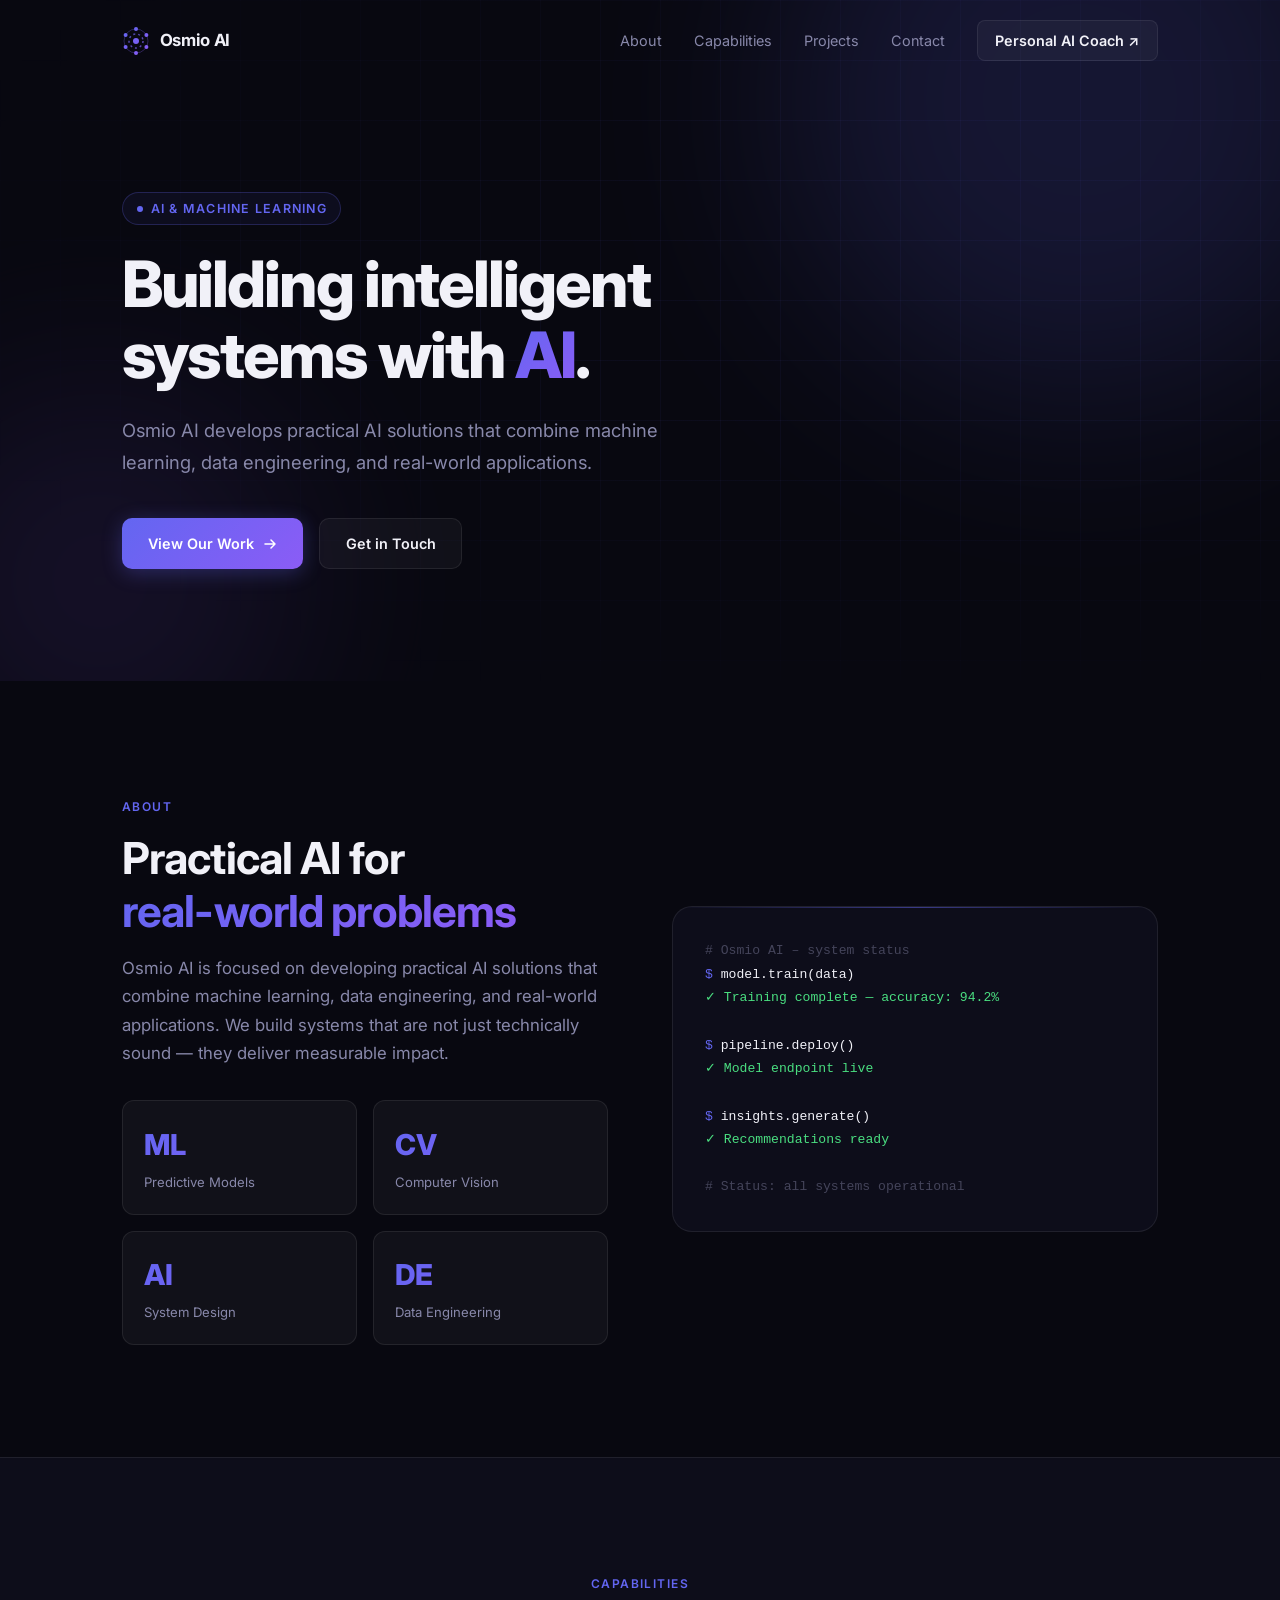
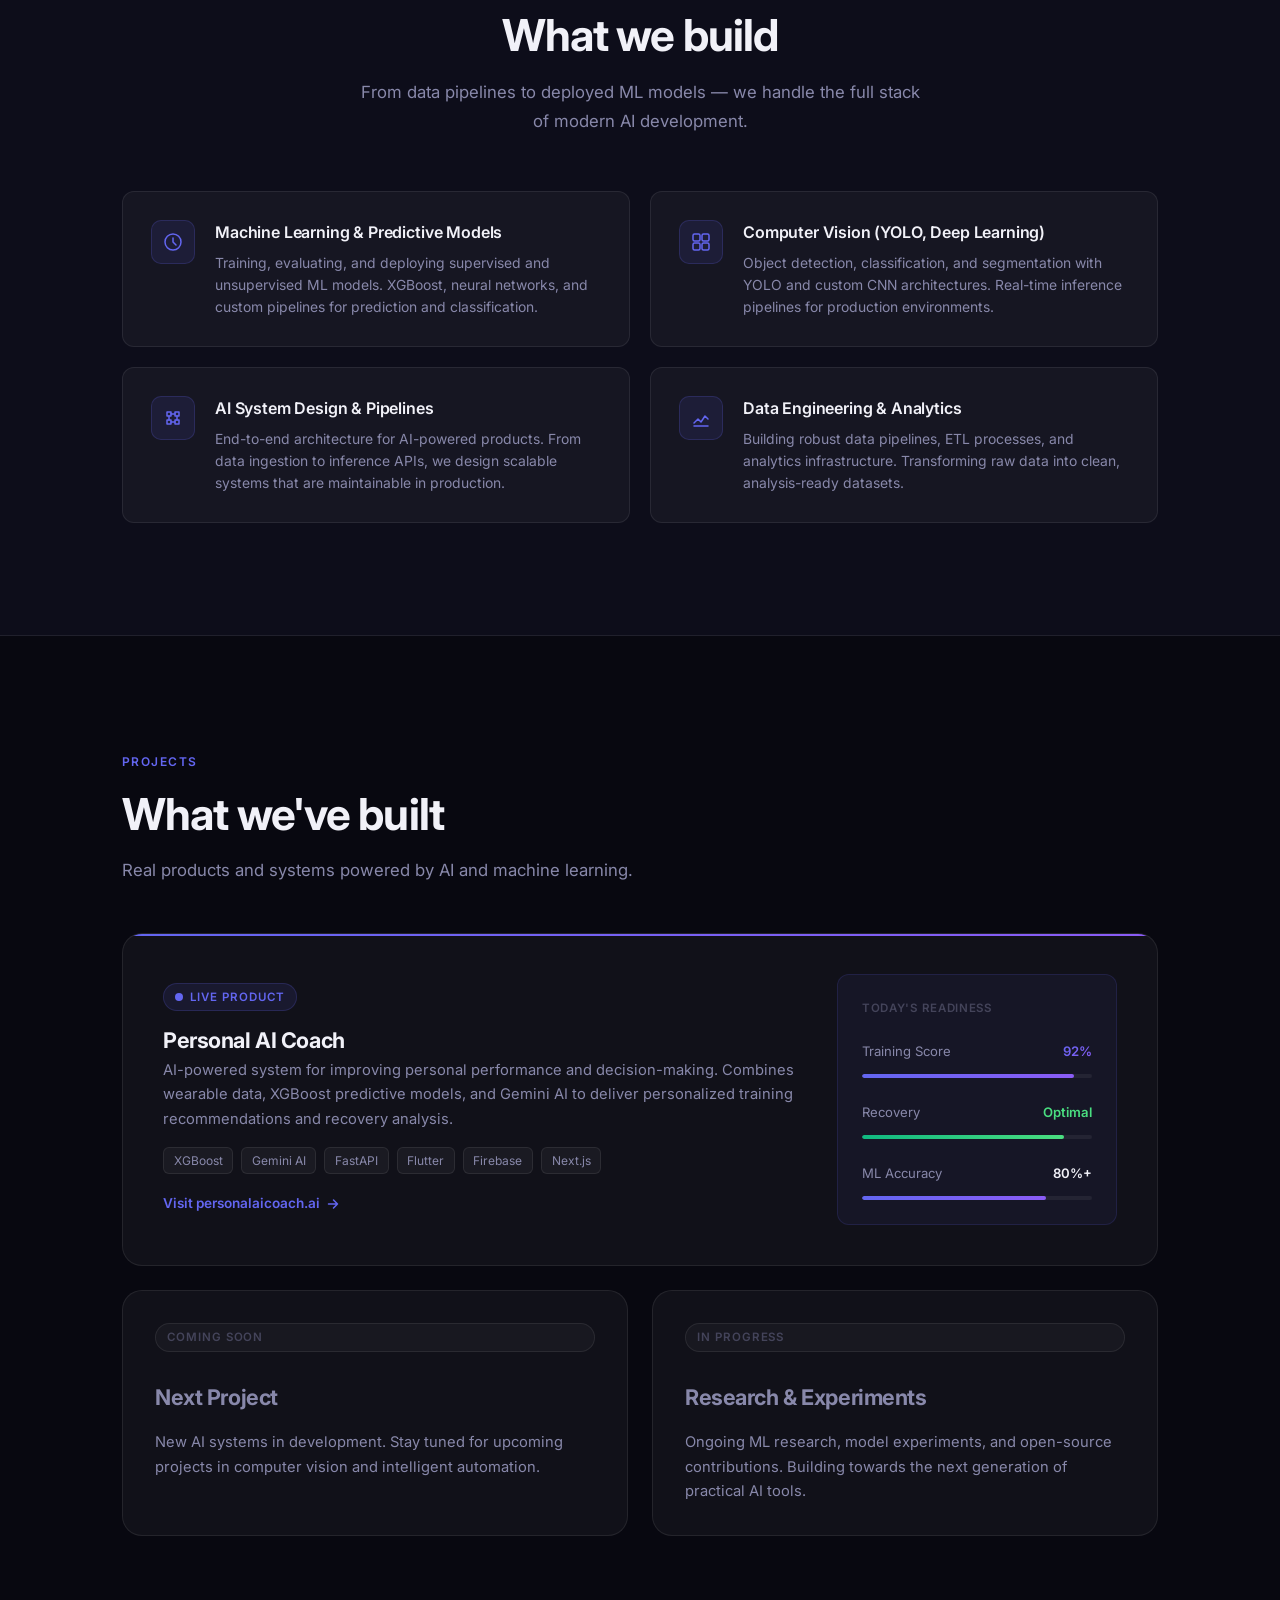
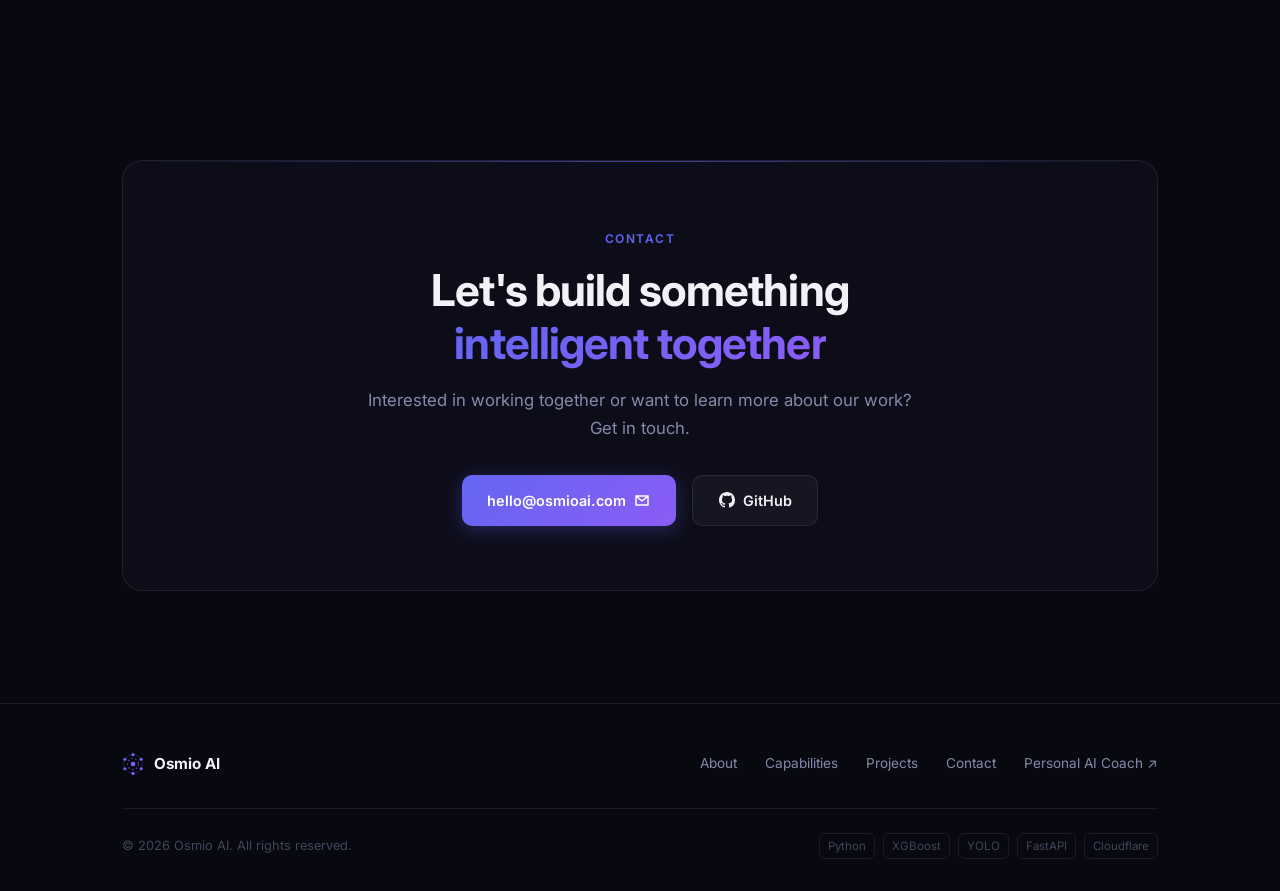
==== index.html @ 3bd00ab9 "Initial commit: Osmio AI company website" ====
<!DOCTYPE html>
<html lang="en">

<head>
    <meta charset="UTF-8">
    <meta name="viewport" content="width=device-width, initial-scale=1.0">
    <title>Osmio AI – Building Intelligent Systems</title>
    <meta name="description" content="Osmio AI develops practical AI solutions combining machine learning, computer vision, and data engineering for real-world applications.">
    <meta property="og:title" content="Osmio AI">
    <meta property="og:description" content="Building intelligent systems with AI and machine learning.">
    <meta property="og:type" content="website">
    <meta property="og:url" content="https://osmioai.com">

    <link rel="stylesheet" href="styles.css">
    <link rel="preconnect" href="https://fonts.googleapis.com">
    <link rel="preconnect" href="https://fonts.gstatic.com" crossorigin>
    <link href="https://fonts.googleapis.com/css2?family=Inter:wght@400;500;600;700;800&display=swap" rel="stylesheet">
</head>

<body>

    <!-- Navigation -->
    <nav class="navbar" id="navbar">
        <div class="container">
            <div class="nav-inner">
                <!-- Logo -->
                <a href="#" class="nav-logo">
                    <svg width="28" height="28" viewBox="0 0 28 28" fill="none" xmlns="http://www.w3.org/2000/svg">
                        <circle cx="14" cy="14" r="3" fill="url(#lg1)"/>
                        <circle cx="14" cy="14" r="7" stroke="url(#lg1)" stroke-width="1.5" stroke-dasharray="2 3" opacity="0.7"/>
                        <circle cx="14" cy="14" r="12" stroke="url(#lg1)" stroke-width="1" opacity="0.3"/>
                        <circle cx="14" cy="2" r="2" fill="url(#lg1)"/>
                        <circle cx="24.4" cy="8" r="2" fill="url(#lg1)"/>
                        <circle cx="24.4" cy="20" r="2" fill="url(#lg1)"/>
                        <circle cx="14" cy="26" r="2" fill="url(#lg1)"/>
                        <circle cx="3.6" cy="20" r="2" fill="url(#lg1)"/>
                        <circle cx="3.6" cy="8" r="2" fill="url(#lg1)"/>
                        <defs>
                            <linearGradient id="lg1" x1="2" y1="2" x2="26" y2="26" gradientUnits="userSpaceOnUse">
                                <stop stop-color="#6366F1"/>
                                <stop offset="1" stop-color="#8B5CF6"/>
                            </linearGradient>
                        </defs>
                    </svg>
                    Osmio AI
                </a>

                <!-- Desktop nav -->
                <div class="nav-links">
                    <a href="#about">About</a>
                    <a href="#capabilities">Capabilities</a>
                    <a href="#projects">Projects</a>
                    <a href="#contact">Contact</a>
                    <a href="https://personalaicoach.ai" target="_blank" rel="noopener" class="nav-cta">Personal AI Coach ↗</a>
                </div>

                <!-- Mobile button -->
                <button class="mobile-menu-btn" id="mobileMenuBtn" aria-label="Toggle menu">
                    <span></span><span></span><span></span>
                </button>
            </div>
        </div>
    </nav>

    <!-- Mobile menu -->
    <div class="mobile-menu" id="mobileMenu">
        <a href="#about">About</a>
        <a href="#capabilities">Capabilities</a>
        <a href="#projects">Projects</a>
        <a href="#contact">Contact</a>
        <a href="https://personalaicoach.ai" target="_blank" rel="noopener">Personal AI Coach ↗</a>
    </div>

    <!-- ============================================
         HERO
    ============================================ -->
    <section class="hero">
        <div class="hero-bg">
            <div class="hero-orb orb-1"></div>
            <div class="hero-orb orb-2"></div>
            <div class="hero-grid"></div>
        </div>
        <div class="container">
            <div class="hero-content">
                <div class="hero-eyebrow">AI & Machine Learning</div>
                <h1 class="hero-title">
                    Building intelligent<br>
                    systems with <span class="gradient-text">AI</span>.
                </h1>
                <p class="hero-subtitle">
                    Osmio AI develops practical AI solutions that combine machine learning,
                    data engineering, and real-world applications.
                </p>
                <div class="hero-actions">
                    <a href="#projects" class="btn-primary">
                        View Our Work
                        <svg width="16" height="16" viewBox="0 0 16 16" fill="none">
                            <path d="M3 8h10M9 4l4 4-4 4" stroke="currentColor" stroke-width="1.5" stroke-linecap="round" stroke-linejoin="round"/>
                        </svg>
                    </a>
                    <a href="#contact" class="btn-secondary">Get in Touch</a>
                </div>
            </div>
        </div>
    </section>

    <!-- ============================================
         ABOUT
    ============================================ -->
    <section id="about">
        <div class="container">
            <div class="about-grid">
                <div class="about-text">
                    <span class="section-label">About</span>
                    <h2 class="section-title">
                        Practical AI for<br>
                        <span class="gradient-text">real-world problems</span>
                    </h2>
                    <p class="section-subtitle">
                        Osmio AI is focused on developing practical AI solutions that combine
                        machine learning, data engineering, and real-world applications.
                        We build systems that are not just technically sound — they deliver
                        measurable impact.
                    </p>

                    <div class="about-stats">
                        <div class="stat-card fade-up">
                            <div class="stat-card-value gradient-text">ML</div>
                            <div class="stat-card-label">Predictive Models</div>
                        </div>
                        <div class="stat-card fade-up">
                            <div class="stat-card-value gradient-text">CV</div>
                            <div class="stat-card-label">Computer Vision</div>
                        </div>
                        <div class="stat-card fade-up">
                            <div class="stat-card-value gradient-text">AI</div>
                            <div class="stat-card-label">System Design</div>
                        </div>
                        <div class="stat-card fade-up">
                            <div class="stat-card-value gradient-text">DE</div>
                            <div class="stat-card-label">Data Engineering</div>
                        </div>
                    </div>
                </div>

                <div class="about-visual fade-up">
                    <div class="about-visual-card">
                        <div class="about-terminal">
                            <div><span class="t-comment"># Osmio AI – system status</span></div>
                            <div><span class="t-prompt">$ </span><span class="t-cmd">model.train(data)</span></div>
                            <div><span class="t-output">✓ Training complete — accuracy: 94.2%</span></div>
                            <br>
                            <div><span class="t-prompt">$ </span><span class="t-cmd">pipeline.deploy()</span></div>
                            <div><span class="t-output">✓ Model endpoint live</span></div>
                            <br>
                            <div><span class="t-prompt">$ </span><span class="t-cmd">insights.generate()</span></div>
                            <div><span class="t-output">✓ Recommendations ready</span></div>
                            <br>
                            <div><span class="t-comment"># Status: all systems operational</span></div>
                        </div>
                    </div>
                </div>
            </div>
        </div>
    </section>

    <!-- ============================================
         CAPABILITIES
    ============================================ -->
    <section id="capabilities" class="capabilities">
        <div class="container">
            <div class="capabilities-header fade-up">
                <span class="section-label">Capabilities</span>
                <h2 class="section-title">What we build</h2>
                <p class="section-subtitle">
                    From data pipelines to deployed ML models — we handle the full stack
                    of modern AI development.
                </p>
            </div>

            <div class="cap-grid">

                <div class="cap-card fade-up">
                    <div class="cap-icon">
                        <svg width="20" height="20" viewBox="0 0 20 20" fill="none" stroke="currentColor" stroke-width="1.5">
                            <path d="M10 2C5.58 2 2 5.58 2 10s3.58 8 8 8 8-3.58 8-8-3.58-8-8-8z" stroke-linecap="round"/>
                            <path d="M10 6v4l3 3" stroke-linecap="round" stroke-linejoin="round"/>
                        </svg>
                    </div>
                    <div>
                        <div class="cap-title">Machine Learning & Predictive Models</div>
                        <div class="cap-desc">
                            Training, evaluating, and deploying supervised and unsupervised ML models.
                            XGBoost, neural networks, and custom pipelines for prediction and classification.
                        </div>
                    </div>
                </div>

                <div class="cap-card fade-up">
                    <div class="cap-icon">
                        <svg width="20" height="20" viewBox="0 0 20 20" fill="none" stroke="currentColor" stroke-width="1.5">
                            <rect x="2" y="2" width="7" height="7" rx="1.5"/>
                            <rect x="11" y="2" width="7" height="7" rx="1.5"/>
                            <rect x="2" y="11" width="7" height="7" rx="1.5"/>
                            <rect x="11" y="11" width="7" height="7" rx="1.5"/>
                        </svg>
                    </div>
                    <div>
                        <div class="cap-title">Computer Vision (YOLO, Deep Learning)</div>
                        <div class="cap-desc">
                            Object detection, classification, and segmentation with YOLO and custom CNN
                            architectures. Real-time inference pipelines for production environments.
                        </div>
                    </div>
                </div>

                <div class="cap-card fade-up">
                    <div class="cap-icon">
                        <svg width="20" height="20" viewBox="0 0 20 20" fill="none" stroke="currentColor" stroke-width="1.5">
                            <path d="M4 4h4v4H4zM12 4h4v4h-4zM4 12h4v4H4zM12 12h4v4h-4z" stroke-linecap="round" stroke-linejoin="round"/>
                            <path d="M8 6h4M6 8v4M14 8v4M8 14h4" stroke-linecap="round"/>
                        </svg>
                    </div>
                    <div>
                        <div class="cap-title">AI System Design & Pipelines</div>
                        <div class="cap-desc">
                            End-to-end architecture for AI-powered products. From data ingestion to
                            inference APIs, we design scalable systems that are maintainable in production.
                        </div>
                    </div>
                </div>

                <div class="cap-card fade-up">
                    <div class="cap-icon">
                        <svg width="20" height="20" viewBox="0 0 20 20" fill="none" stroke="currentColor" stroke-width="1.5">
                            <path d="M3 15l4-4 3 3 4-6 3 3" stroke-linecap="round" stroke-linejoin="round"/>
                            <path d="M3 18h14" stroke-linecap="round"/>
                        </svg>
                    </div>
                    <div>
                        <div class="cap-title">Data Engineering & Analytics</div>
                        <div class="cap-desc">
                            Building robust data pipelines, ETL processes, and analytics infrastructure.
                            Transforming raw data into clean, analysis-ready datasets.
                        </div>
                    </div>
                </div>

            </div>
        </div>
    </section>

    <!-- ============================================
         PROJECTS
    ============================================ -->
    <section id="projects">
        <div class="container">
            <div class="projects-header fade-up">
                <span class="section-label">Projects</span>
                <h2 class="section-title">What we've built</h2>
                <p class="section-subtitle">
                    Real products and systems powered by AI and machine learning.
                </p>
            </div>

            <div class="projects-grid">

                <!-- Featured: Personal AI Coach -->
                <div class="project-card featured fade-up">
                    <div class="project-featured-info">
                        <div class="project-badge">
                            <svg width="8" height="8" viewBox="0 0 8 8" fill="currentColor">
                                <circle cx="4" cy="4" r="4"/>
                            </svg>
                            Live Product
                        </div>
                        <h3 class="project-title" style="margin-top: 0.75rem;">Personal AI Coach</h3>
                        <p class="project-desc">
                            AI-powered system for improving personal performance and decision-making.
                            Combines wearable data, XGBoost predictive models, and Gemini AI to deliver
                            personalized training recommendations and recovery analysis.
                        </p>
                        <div class="project-tags" style="margin: 1rem 0;">
                            <span class="tag">XGBoost</span>
                            <span class="tag">Gemini AI</span>
                            <span class="tag">FastAPI</span>
                            <span class="tag">Flutter</span>
                            <span class="tag">Firebase</span>
                            <span class="tag">Next.js</span>
                        </div>
                        <a href="https://personalaicoach.ai" target="_blank" rel="noopener" class="project-link">
                            Visit personalaicoach.ai
                            <svg width="14" height="14" viewBox="0 0 14 14" fill="none">
                                <path d="M2.5 7h9M7.5 3l4 4-4 4" stroke="currentColor" stroke-width="1.5" stroke-linecap="round" stroke-linejoin="round"/>
                            </svg>
                        </a>
                    </div>

                    <div class="project-featured-visual">
                        <div style="font-size: 0.72rem; color: var(--text-muted); margin-bottom: 0.75rem; font-weight: 600; letter-spacing: 0.06em; text-transform: uppercase;">
                            Today's Readiness
                        </div>
                        <div class="mini-metric">
                            <span class="mini-metric-label">Training Score</span>
                            <span class="mini-metric-value gradient-text">92%</span>
                        </div>
                        <div class="mini-bar"><div class="mini-bar-fill" style="width:92%"></div></div>
                        <div class="mini-metric" style="margin-top: 0.75rem;">
                            <span class="mini-metric-label">Recovery</span>
                            <span class="mini-metric-value" style="color: #4ade80;">Optimal</span>
                        </div>
                        <div class="mini-bar"><div class="mini-bar-fill" style="width:88%; background: linear-gradient(90deg,#10b981,#4ade80)"></div></div>
                        <div class="mini-metric" style="margin-top: 0.75rem;">
                            <span class="mini-metric-label">ML Accuracy</span>
                            <span class="mini-metric-value">80%+</span>
                        </div>
                        <div class="mini-bar"><div class="mini-bar-fill" style="width:80%"></div></div>
                    </div>
                </div>

                <!-- Placeholder card -->
                <div class="project-card fade-up">
                    <div class="project-badge" style="color: var(--text-muted); background: rgba(255,255,255,0.03); border-color: var(--border);">
                        Coming Soon
                    </div>
                    <h3 class="project-title" style="margin-top: 0.75rem; color: var(--text-secondary);">Next Project</h3>
                    <p class="project-desc">
                        New AI systems in development. Stay tuned for upcoming projects in
                        computer vision and intelligent automation.
                    </p>
                </div>

                <!-- Placeholder card -->
                <div class="project-card fade-up">
                    <div class="project-badge" style="color: var(--text-muted); background: rgba(255,255,255,0.03); border-color: var(--border);">
                        In Progress
                    </div>
                    <h3 class="project-title" style="margin-top: 0.75rem; color: var(--text-secondary);">Research & Experiments</h3>
                    <p class="project-desc">
                        Ongoing ML research, model experiments, and open-source contributions.
                        Building towards the next generation of practical AI tools.
                    </p>
                </div>

            </div>
        </div>
    </section>

    <!-- ============================================
         CONTACT / CTA
    ============================================ -->
    <section id="contact" class="cta-section">
        <div class="container">
            <div class="cta-box fade-up">
                <span class="section-label">Contact</span>
                <h2 class="section-title">
                    Let's build something<br>
                    <span class="gradient-text">intelligent together</span>
                </h2>
                <p class="section-subtitle">
                    Interested in working together or want to learn more about our work?
                    Get in touch.
                </p>
                <div class="cta-actions">
                    <a href="mailto:hello@osmioai.com" class="btn-primary">
                        hello@osmioai.com
                        <svg width="16" height="16" viewBox="0 0 16 16" fill="none">
                            <path d="M2 4l6 5 6-5M2 4h12v9H2V4z" stroke="currentColor" stroke-width="1.5" stroke-linecap="round" stroke-linejoin="round"/>
                        </svg>
                    </a>
                    <a href="https://github.com" target="_blank" rel="noopener" class="btn-secondary">
                        <svg width="16" height="16" viewBox="0 0 16 16" fill="currentColor">
                            <path d="M8 0C3.58 0 0 3.58 0 8c0 3.54 2.29 6.53 5.47 7.59.4.07.55-.17.55-.38 0-.19-.01-.82-.01-1.49-2.01.37-2.53-.49-2.69-.94-.09-.23-.48-.94-.82-1.13-.28-.15-.68-.52-.01-.53.63-.01 1.08.58 1.23.82.72 1.21 1.87.87 2.33.66.07-.52.28-.87.51-1.07-1.78-.2-3.64-.89-3.64-3.95 0-.87.31-1.59.82-2.15-.08-.2-.36-1.02.08-2.12 0 0 .67-.21 2.2.82.64-.18 1.32-.27 2-.27.68 0 1.36.09 2 .27 1.53-1.04 2.2-.82 2.2-.82.44 1.1.16 1.92.08 2.12.51.56.82 1.27.82 2.15 0 3.07-1.87 3.75-3.65 3.95.29.25.54.73.54 1.48 0 1.07-.01 1.93-.01 2.2 0 .21.15.46.55.38A8.013 8.013 0 0016 8c0-4.42-3.58-8-8-8z"/>
                        </svg>
                        GitHub
                    </a>
                </div>
            </div>
        </div>
    </section>

    <!-- ============================================
         FOOTER
    ============================================ -->
    <footer class="footer">
        <div class="container">
            <div class="footer-inner">
                <div class="footer-logo">
                    <svg width="22" height="22" viewBox="0 0 28 28" fill="none">
                        <circle cx="14" cy="14" r="3" fill="url(#lg2)"/>
                        <circle cx="14" cy="14" r="7" stroke="url(#lg2)" stroke-width="1.5" stroke-dasharray="2 3" opacity="0.7"/>
                        <circle cx="14" cy="14" r="12" stroke="url(#lg2)" stroke-width="1" opacity="0.3"/>
                        <circle cx="14" cy="2" r="2" fill="url(#lg2)"/>
                        <circle cx="24.4" cy="8" r="2" fill="url(#lg2)"/>
                        <circle cx="24.4" cy="20" r="2" fill="url(#lg2)"/>
                        <circle cx="14" cy="26" r="2" fill="url(#lg2)"/>
                        <circle cx="3.6" cy="20" r="2" fill="url(#lg2)"/>
                        <circle cx="3.6" cy="8" r="2" fill="url(#lg2)"/>
                        <defs>
                            <linearGradient id="lg2" x1="2" y1="2" x2="26" y2="26" gradientUnits="userSpaceOnUse">
                                <stop stop-color="#6366F1"/>
                                <stop offset="1" stop-color="#8B5CF6"/>
                            </linearGradient>
                        </defs>
                    </svg>
                    Osmio AI
                </div>
                <nav class="footer-nav">
                    <a href="#about">About</a>
                    <a href="#capabilities">Capabilities</a>
                    <a href="#projects">Projects</a>
                    <a href="#contact">Contact</a>
                    <a href="https://personalaicoach.ai" target="_blank" rel="noopener">Personal AI Coach ↗</a>
                </nav>
            </div>
            <div class="footer-bottom">
                <span>© 2026 Osmio AI. All rights reserved.</span>
                <div class="tech-stack">
                    <span class="tech-pill">Python</span>
                    <span class="tech-pill">XGBoost</span>
                    <span class="tech-pill">YOLO</span>
                    <span class="tech-pill">FastAPI</span>
                    <span class="tech-pill">Cloudflare</span>
                </div>
            </div>
        </div>
    </footer>

    <script>
        // Navbar scroll effect
        const navbar = document.getElementById('navbar');
        window.addEventListener('scroll', () => {
            navbar.classList.toggle('scrolled', window.scrollY > 40);
        });

        // Mobile menu
        const mobileMenuBtn = document.getElementById('mobileMenuBtn');
        const mobileMenu = document.getElementById('mobileMenu');
        mobileMenuBtn.addEventListener('click', () => {
            mobileMenu.classList.toggle('active');
            mobileMenuBtn.classList.toggle('active');
        });

        // Close mobile menu on link click
        mobileMenu.querySelectorAll('a').forEach(link => {
            link.addEventListener('click', () => {
                mobileMenu.classList.remove('active');
                mobileMenuBtn.classList.remove('active');
            });
        });

        // Smooth scroll for anchor links
        document.querySelectorAll('a[href^="#"]').forEach(anchor => {
            anchor.addEventListener('click', function(e) {
                const href = this.getAttribute('href');
                if (href !== '#') {
                    e.preventDefault();
                    const target = document.querySelector(href);
                    if (target) target.scrollIntoView({ behavior: 'smooth' });
                }
            });
        });

        // Intersection Observer – fade-up animations
        const observer = new IntersectionObserver((entries) => {
            entries.forEach(entry => {
                if (entry.isIntersecting) {
                    entry.target.classList.add('visible');
                }
            });
        }, { threshold: 0.12, rootMargin: '0px 0px -40px 0px' });

        document.querySelectorAll('.fade-up').forEach(el => observer.observe(el));
    </script>
</body>
</html>
---- styles.css ----
/* ============================================
   OSMIO AI – Design System
   Dark, professional, indigo/violet palette
   ============================================ */

/* ---------- Reset & Base ---------- */
*, *::before, *::after {
    box-sizing: border-box;
    margin: 0;
    padding: 0;
}

:root {
    /* Colors */
    --bg-base:       #080810;
    --bg-surface:    #0d0d1a;
    --bg-card:       rgba(255, 255, 255, 0.04);
    --bg-card-hover: rgba(255, 255, 255, 0.07);
    --border:        rgba(255, 255, 255, 0.08);
    --border-hover:  rgba(99, 102, 241, 0.4);

    /* Brand gradient */
    --indigo:  #6366F1;
    --violet:  #8B5CF6;
    --blue:    #3B82F6;

    /* Text */
    --text-primary:   #F1F1F8;
    --text-secondary: #8888AA;
    --text-muted:     #44445A;

    /* Spacing */
    --section-gap: 7rem;
    --container:   1100px;
    --radius:      12px;
    --radius-lg:   20px;
}

html {
    scroll-behavior: smooth;
}

body {
    background-color: var(--bg-base);
    color: var(--text-primary);
    font-family: 'Inter', system-ui, sans-serif;
    font-size: 16px;
    line-height: 1.6;
    -webkit-font-smoothing: antialiased;
}

a {
    color: inherit;
    text-decoration: none;
}

img {
    max-width: 100%;
    display: block;
}

/* ---------- Layout ---------- */
.container {
    max-width: var(--container);
    margin: 0 auto;
    padding: 0 2rem;
}

section {
    padding: var(--section-gap) 0;
}

/* ---------- Typography ---------- */
.gradient-text {
    background: linear-gradient(135deg, var(--indigo), var(--violet));
    -webkit-background-clip: text;
    -webkit-text-fill-color: transparent;
    background-clip: text;
}

.section-label {
    display: inline-block;
    font-size: 0.75rem;
    font-weight: 600;
    letter-spacing: 0.12em;
    text-transform: uppercase;
    color: var(--indigo);
    margin-bottom: 1rem;
}

.section-title {
    font-size: clamp(2rem, 4vw, 2.75rem);
    font-weight: 700;
    line-height: 1.2;
    letter-spacing: -0.02em;
    margin-bottom: 1rem;
}

.section-subtitle {
    font-size: 1.05rem;
    color: var(--text-secondary);
    max-width: 560px;
    line-height: 1.7;
}

/* ---------- Navbar ---------- */
.navbar {
    position: fixed;
    top: 0;
    left: 0;
    right: 0;
    z-index: 100;
    padding: 1.25rem 0;
    transition: background 0.3s, border-color 0.3s, padding 0.3s;
    border-bottom: 1px solid transparent;
}

.navbar.scrolled {
    background: rgba(8, 8, 16, 0.85);
    backdrop-filter: blur(20px);
    -webkit-backdrop-filter: blur(20px);
    border-bottom-color: var(--border);
    padding: 0.9rem 0;
}

.nav-inner {
    display: flex;
    align-items: center;
    justify-content: space-between;
}

.nav-logo {
    display: flex;
    align-items: center;
    gap: 0.6rem;
    font-size: 1.05rem;
    font-weight: 700;
    letter-spacing: -0.01em;
    color: var(--text-primary);
}

.nav-logo svg {
    flex-shrink: 0;
}

.nav-links {
    display: flex;
    align-items: center;
    gap: 2rem;
}

.nav-links a {
    font-size: 0.9rem;
    color: var(--text-secondary);
    transition: color 0.2s;
}

.nav-links a:hover {
    color: var(--text-primary);
}

.nav-cta {
    font-size: 0.85rem;
    font-weight: 600;
    color: var(--text-primary) !important;
    background: var(--bg-card);
    border: 1px solid var(--border);
    padding: 0.5rem 1.1rem;
    border-radius: 8px;
    transition: border-color 0.2s, background 0.2s !important;
}

.nav-cta:hover {
    border-color: var(--border-hover) !important;
    background: var(--bg-card-hover) !important;
}

/* Mobile menu */
.mobile-menu-btn {
    display: none;
    flex-direction: column;
    gap: 5px;
    cursor: pointer;
    background: none;
    border: none;
    padding: 4px;
}

.mobile-menu-btn span {
    display: block;
    width: 22px;
    height: 2px;
    background: var(--text-secondary);
    border-radius: 2px;
    transition: all 0.3s;
}

.mobile-menu-btn.active span:nth-child(1) { transform: translateY(7px) rotate(45deg); }
.mobile-menu-btn.active span:nth-child(2) { opacity: 0; }
.mobile-menu-btn.active span:nth-child(3) { transform: translateY(-7px) rotate(-45deg); }

.mobile-menu {
    display: none;
    flex-direction: column;
    gap: 0;
    background: rgba(8, 8, 16, 0.96);
    backdrop-filter: blur(20px);
    border-top: 1px solid var(--border);
    padding: 1rem 2rem;
    position: fixed;
    top: 60px;
    left: 0;
    right: 0;
    z-index: 99;
}

.mobile-menu.active {
    display: flex;
}

.mobile-menu a {
    padding: 0.85rem 0;
    font-size: 1rem;
    color: var(--text-secondary);
    border-bottom: 1px solid var(--border);
    transition: color 0.2s;
}

.mobile-menu a:last-child {
    border-bottom: none;
}

.mobile-menu a:hover {
    color: var(--text-primary);
}

/* ---------- Hero ---------- */
.hero {
    padding: calc(var(--section-gap) + 5rem) 0 var(--section-gap);
    position: relative;
    overflow: hidden;
}

.hero-bg {
    position: absolute;
    inset: 0;
    pointer-events: none;
    z-index: 0;
}

.hero-orb {
    position: absolute;
    border-radius: 50%;
    filter: blur(100px);
    opacity: 0.15;
}

.orb-1 {
    width: 600px;
    height: 600px;
    background: var(--indigo);
    top: -200px;
    right: -100px;
}

.orb-2 {
    width: 400px;
    height: 400px;
    background: var(--violet);
    bottom: -100px;
    left: -100px;
    opacity: 0.1;
}

/* Subtle grid overlay */
.hero-grid {
    position: absolute;
    inset: 0;
    background-image:
        linear-gradient(rgba(99,102,241,0.05) 1px, transparent 1px),
        linear-gradient(90deg, rgba(99,102,241,0.05) 1px, transparent 1px);
    background-size: 60px 60px;
    mask-image: radial-gradient(ellipse at 70% 40%, black 30%, transparent 80%);
}

.hero-content {
    position: relative;
    z-index: 1;
    max-width: 700px;
}

.hero-eyebrow {
    display: inline-flex;
    align-items: center;
    gap: 0.5rem;
    font-size: 0.78rem;
    font-weight: 600;
    letter-spacing: 0.1em;
    text-transform: uppercase;
    color: var(--indigo);
    border: 1px solid rgba(99,102,241,0.25);
    border-radius: 100px;
    padding: 0.35rem 0.85rem;
    background: rgba(99,102,241,0.06);
    margin-bottom: 1.5rem;
}

.hero-eyebrow::before {
    content: '';
    width: 6px;
    height: 6px;
    border-radius: 50%;
    background: var(--indigo);
    animation: pulse 2s infinite;
}

@keyframes pulse {
    0%, 100% { opacity: 1; transform: scale(1); }
    50%       { opacity: 0.5; transform: scale(0.7); }
}

.hero-title {
    font-size: clamp(2.6rem, 6vw, 4rem);
    font-weight: 800;
    line-height: 1.1;
    letter-spacing: -0.03em;
    margin-bottom: 1.5rem;
}

.hero-subtitle {
    font-size: 1.15rem;
    color: var(--text-secondary);
    line-height: 1.75;
    margin-bottom: 2.5rem;
    max-width: 560px;
}

.hero-actions {
    display: flex;
    gap: 1rem;
    flex-wrap: wrap;
}

.btn-primary {
    display: inline-flex;
    align-items: center;
    gap: 0.5rem;
    padding: 0.8rem 1.6rem;
    background: linear-gradient(135deg, var(--indigo), var(--violet));
    color: #fff;
    font-size: 0.9rem;
    font-weight: 600;
    border-radius: 10px;
    border: none;
    cursor: pointer;
    transition: opacity 0.2s, transform 0.2s, box-shadow 0.2s;
    box-shadow: 0 4px 20px rgba(99,102,241,0.3);
}

.btn-primary:hover {
    opacity: 0.9;
    transform: translateY(-1px);
    box-shadow: 0 8px 30px rgba(99,102,241,0.4);
}

.btn-secondary {
    display: inline-flex;
    align-items: center;
    gap: 0.5rem;
    padding: 0.8rem 1.6rem;
    background: var(--bg-card);
    color: var(--text-primary);
    font-size: 0.9rem;
    font-weight: 600;
    border-radius: 10px;
    border: 1px solid var(--border);
    cursor: pointer;
    transition: background 0.2s, border-color 0.2s, transform 0.2s;
}

.btn-secondary:hover {
    background: var(--bg-card-hover);
    border-color: var(--border-hover);
    transform: translateY(-1px);
}

/* ---------- About ---------- */
.about-grid {
    display: grid;
    grid-template-columns: 1fr 1fr;
    gap: 4rem;
    align-items: center;
}

.about-text .section-subtitle {
    margin-bottom: 2rem;
}

.about-stats {
    display: grid;
    grid-template-columns: 1fr 1fr;
    gap: 1rem;
    margin-top: 2rem;
}

.stat-card {
    background: var(--bg-card);
    border: 1px solid var(--border);
    border-radius: var(--radius);
    padding: 1.3rem;
    transition: border-color 0.2s;
}

.stat-card:hover {
    border-color: var(--border-hover);
}

.stat-card-value {
    font-size: 1.8rem;
    font-weight: 800;
    letter---spacing: -0.03em;
}

.stat-card-label {
    font-size: 0.82rem;
    color: var(--text-secondary);
    margin-top: 0.25rem;
}

.about-visual {
    position: relative;
}

.about-visual-card {
    background: var(--bg-surface);
    border: 1px solid var(--border);
    border-radius: var(--radius-lg);
    padding: 2rem;
    position: relative;
    overflow: hidden;
}

.about-visual-card::before {
    content: '';
    position: absolute;
    top: 0;
    left: 0;
    right: 0;
    height: 1px;
    background: linear-gradient(90deg, transparent, rgba(99,102,241,0.5), transparent);
}

.about-terminal {
    font-family: 'Fira Code', 'Courier New', monospace;
    font-size: 0.82rem;
    line-height: 1.8;
    color: var(--text-secondary);
}

.about-terminal .t-prompt {
    color: var(--indigo);
}

.about-terminal .t-cmd {
    color: var(--text-primary);
}

.about-terminal .t-output {
    color: #4ade80;
}

.about-terminal .t-comment {
    color: var(--text-muted);
}

/* ---------- Capabilities ---------- */
.capabilities {
    background: var(--bg-surface);
    border-top: 1px solid var(--border);
    border-bottom: 1px solid var(--border);
}

.capabilities-header {
    text-align: center;
    margin-bottom: 3.5rem;
}

.capabilities-header .section-subtitle {
    margin: 0 auto;
}

.cap-grid {
    display: grid;
    grid-template-columns: repeat(2, 1fr);
    gap: 1.25rem;
}

.cap-card {
    background: var(--bg-card);
    border: 1px solid var(--border);
    border-radius: var(--radius);
    padding: 1.75rem;
    display: flex;
    gap: 1.25rem;
    align-items: flex-start;
    transition: background 0.2s, border-color 0.2s, transform 0.2s;
}

.cap-card:hover {
    background: var(--bg-card-hover);
    border-color: var(--border-hover);
    transform: translateY(-2px);
}

.cap-icon {
    width: 44px;
    height: 44px;
    border-radius: 10px;
    background: rgba(99,102,241,0.1);
    border: 1px solid rgba(99,102,241,0.2);
    display: flex;
    align-items: center;
    justify-content: center;
    flex-shrink: 0;
}

.cap-icon svg {
    color: var(--indigo);
}

.cap-title {
    font-size: 1rem;
    font-weight: 600;
    margin-bottom: 0.35rem;
    letter-spacing: -0.01em;
}

.cap-desc {
    font-size: 0.87rem;
    color: var(--text-secondary);
    line-height: 1.6;
}

/* ---------- Projects ---------- */
.projects-header {
    margin-bottom: 3rem;
}

.projects-grid {
    display: grid;
    grid-template-columns: repeat(2, 1fr);
    gap: 1.5rem;
}

.project-card {
    background: var(--bg-card);
    border: 1px solid var(--border);
    border-radius: var(--radius-lg);
    padding: 2rem;
    display: flex;
    flex-direction: column;
    gap: 1rem;
    transition: background 0.2s, border-color 0.2s, transform 0.25s;
    position: relative;
    overflow: hidden;
}

.project-card::before {
    content: '';
    position: absolute;
    top: 0; left: 0; right: 0;
    height: 2px;
    background: linear-gradient(90deg, var(--indigo), var(--violet));
    opacity: 0;
    transition: opacity 0.2s;
}

.project-card:hover {
    background: var(--bg-card-hover);
    border-color: var(--border-hover);
    transform: translateY(-3px);
}

.project-card:hover::before {
    opacity: 1;
}

.project-card.featured {
    grid-column: span 2;
    flex-direction: row;
    align-items: center;
    gap: 2.5rem;
    padding: 2.5rem;
}

.project-card.featured::before {
    opacity: 1;
}

.project-badge {
    display: inline-flex;
    align-items: center;
    gap: 0.4rem;
    font-size: 0.72rem;
    font-weight: 600;
    letter-spacing: 0.08em;
    text-transform: uppercase;
    color: var(--indigo);
    background: rgba(99,102,241,0.1);
    border: 1px solid rgba(99,102,241,0.2);
    border-radius: 100px;
    padding: 0.25rem 0.7rem;
}

.project-title {
    font-size: 1.35rem;
    font-weight: 700;
    letter-spacing: -0.02em;
}

.project-desc {
    font-size: 0.92rem;
    color: var(--text-secondary);
    line-height: 1.65;
    flex: 1;
}

.project-tags {
    display: flex;
    flex-wrap: wrap;
    gap: 0.5rem;
}

.tag {
    font-size: 0.75rem;
    color: var(--text-secondary);
    background: rgba(255,255,255,0.04);
    border: 1px solid var(--border);
    border-radius: 6px;
    padding: 0.2rem 0.6rem;
}

.project-link {
    display: inline-flex;
    align-items: center;
    gap: 0.4rem;
    font-size: 0.85rem;
    font-weight: 600;
    color: var(--indigo);
    transition: gap 0.2s;
}

.project-link:hover {
    gap: 0.7rem;
}

.project-featured-info {
    flex: 1;
}

.project-featured-visual {
    flex-shrink: 0;
    width: 280px;
    background: rgba(99,102,241,0.06);
    border: 1px solid rgba(99,102,241,0.15);
    border-radius: var(--radius);
    padding: 1.5rem;
    display: flex;
    flex-direction: column;
    gap: 0.75rem;
}

.mini-metric {
    display: flex;
    justify-content: space-between;
    align-items: center;
    font-size: 0.82rem;
}

.mini-metric-label {
    color: var(--text-secondary);
}

.mini-metric-value {
    font-weight: 600;
    color: var(--text-primary);
}

.mini-bar {
    height: 4px;
    background: rgba(255,255,255,0.06);
    border-radius: 2px;
    overflow: hidden;
}

.mini-bar-fill {
    height: 100%;
    background: linear-gradient(90deg, var(--indigo), var(--violet));
    border-radius: 2px;
}

/* ---------- Contact / CTA ---------- */
.cta-section {
    padding: var(--section-gap) 0;
}

.cta-box {
    background: var(--bg-surface);
    border: 1px solid var(--border);
    border-radius: var(--radius-lg);
    padding: 4rem;
    text-align: center;
    position: relative;
    overflow: hidden;
}

.cta-box::before {
    content: '';
    position: absolute;
    top: 0; left: 0; right: 0;
    height: 1px;
    background: linear-gradient(90deg, transparent, rgba(99,102,241,0.6), transparent);
}

.cta-box .section-title {
    margin-bottom: 1rem;
}

.cta-box .section-subtitle {
    margin: 0 auto 2rem;
    text-align: center;
}

.cta-actions {
    display: flex;
    justify-content: center;
    gap: 1rem;
    flex-wrap: wrap;
}

/* ---------- Footer ---------- */
.footer {
    border-top: 1px solid var(--border);
    padding: 3rem 0 2rem;
}

.footer-inner {
    display: flex;
    justify-content: space-between;
    align-items: center;
    gap: 2rem;
    flex-wrap: wrap;
    margin-bottom: 2rem;
}

.footer-logo {
    display: flex;
    align-items: center;
    gap: 0.6rem;
    font-size: 0.95rem;
    font-weight: 700;
}

.footer-nav {
    display: flex;
    gap: 1.75rem;
    flex-wrap: wrap;
}

.footer-nav a {
    font-size: 0.85rem;
    color: var(--text-secondary);
    transition: color 0.2s;
}

.footer-nav a:hover {
    color: var(--text-primary);
}

.footer-bottom {
    display: flex;
    justify-content: space-between;
    align-items: center;
    flex-wrap: wrap;
    gap: 1rem;
    border-top: 1px solid var(--border);
    padding-top: 1.5rem;
    font-size: 0.8rem;
    color: var(--text-muted);
}

.tech-stack {
    display: flex;
    gap: 0.5rem;
    flex-wrap: wrap;
}

.tech-pill {
    font-size: 0.72rem;
    color: var(--text-muted);
    border: 1px solid var(--border);
    border-radius: 6px;
    padding: 0.18rem 0.5rem;
}

/* ---------- Scroll Animations ---------- */
.fade-up {
    opacity: 0;
    transform: translateY(24px);
    transition: opacity 0.6s ease, transform 0.6s ease;
}

.fade-up.visible {
    opacity: 1;
    transform: translateY(0);
}

.fade-up:nth-child(2) { transition-delay: 0.08s; }
.fade-up:nth-child(3) { transition-delay: 0.16s; }
.fade-up:nth-child(4) { transition-delay: 0.24s; }

/* ---------- Responsive ---------- */
@media (max-width: 900px) {
    .about-grid {
        grid-template-columns: 1fr;
        gap: 2.5rem;
    }

    .cap-grid {
        grid-template-columns: 1fr;
    }

    .projects-grid {
        grid-template-columns: 1fr;
    }

    .project-card.featured {
        grid-column: span 1;
        flex-direction: column;
    }

    .project-featured-visual {
        width: 100%;
    }
}

@media (max-width: 700px) {
    :root {
        --section-gap: 4rem;
    }

    .nav-links {
        display: none;
    }

    .mobile-menu-btn {
        display: flex;
    }

    .hero-title {
        font-size: 2.2rem;
    }

    .about-stats {
        grid-template-columns: 1fr 1fr;
    }

    .cta-box {
        padding: 2.5rem 1.5rem;
    }

    .footer-inner {
        flex-direction: column;
        align-items: flex-start;
        gap: 1.5rem;
    }
}

@media (max-width: 480px) {
    .hero-actions {
        flex-direction: column;
    }

    .btn-primary, .btn-secondary {
        justify-content: center;
    }
}
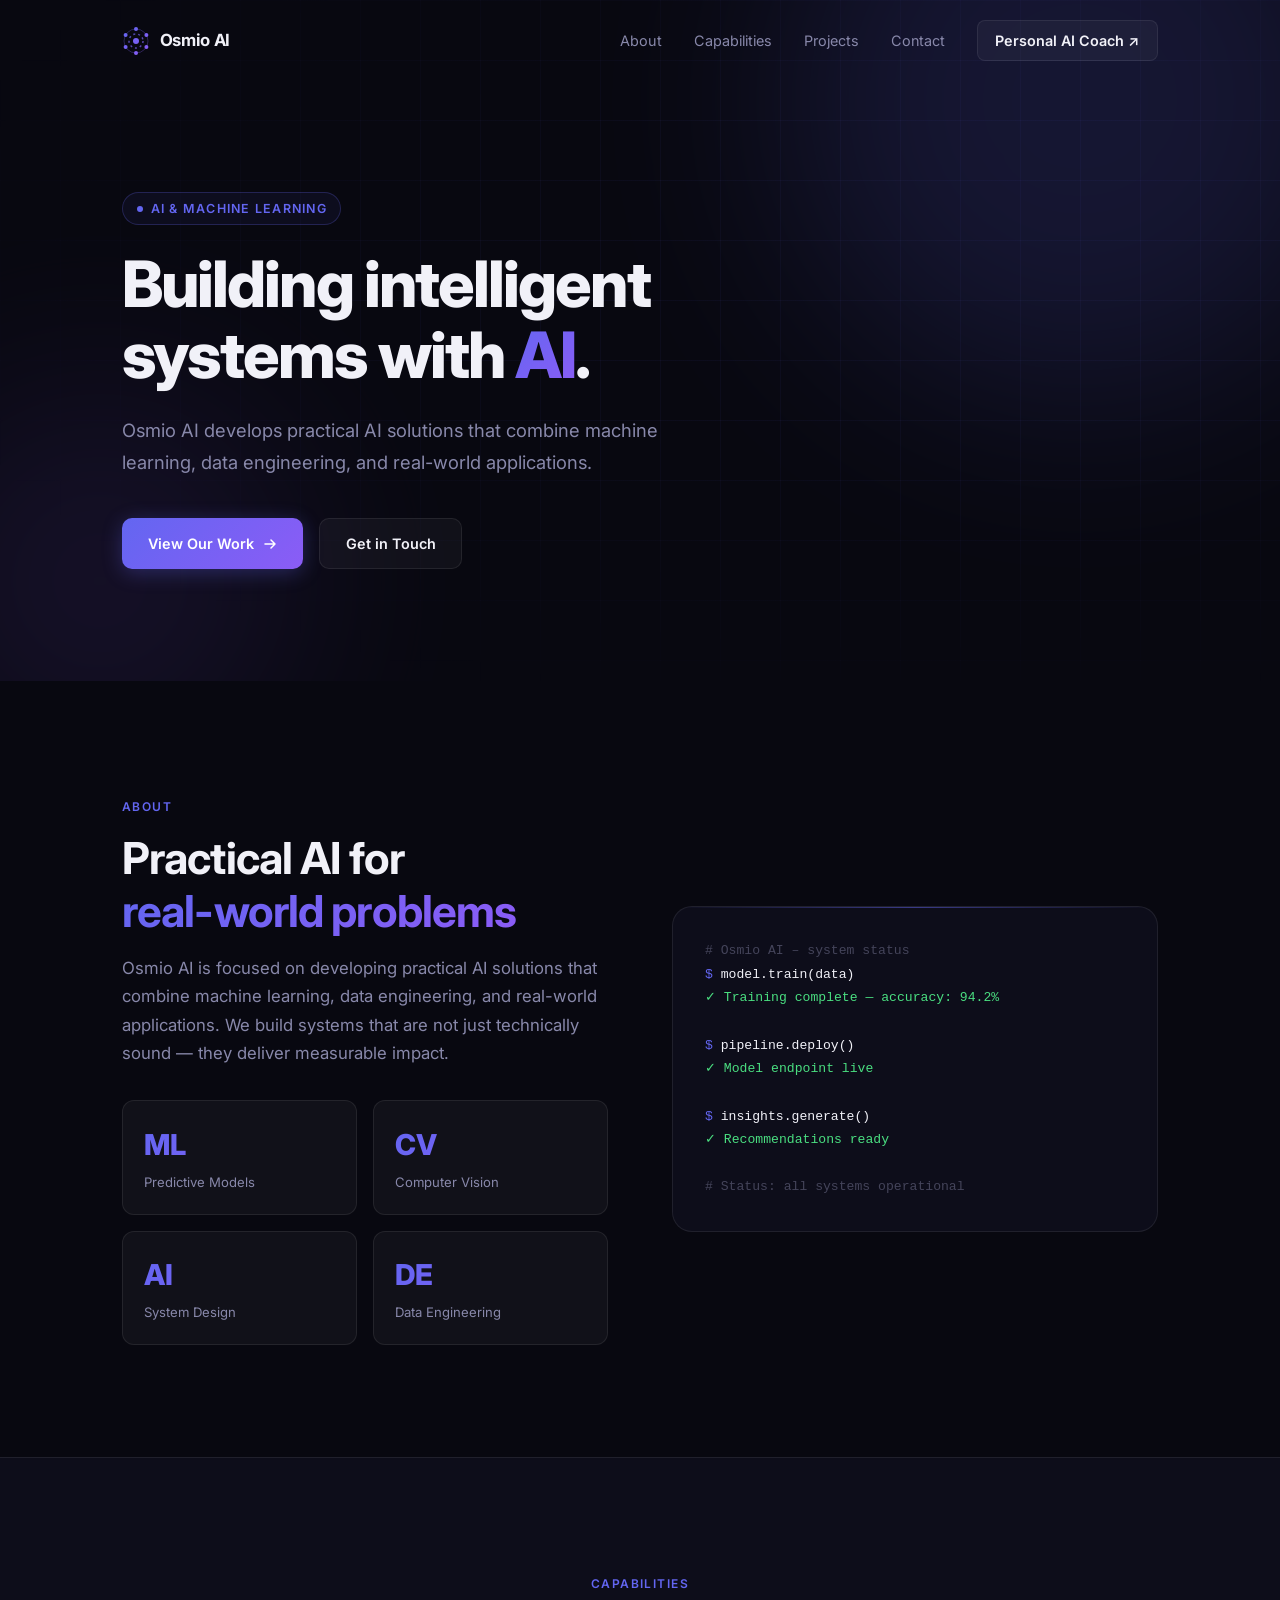
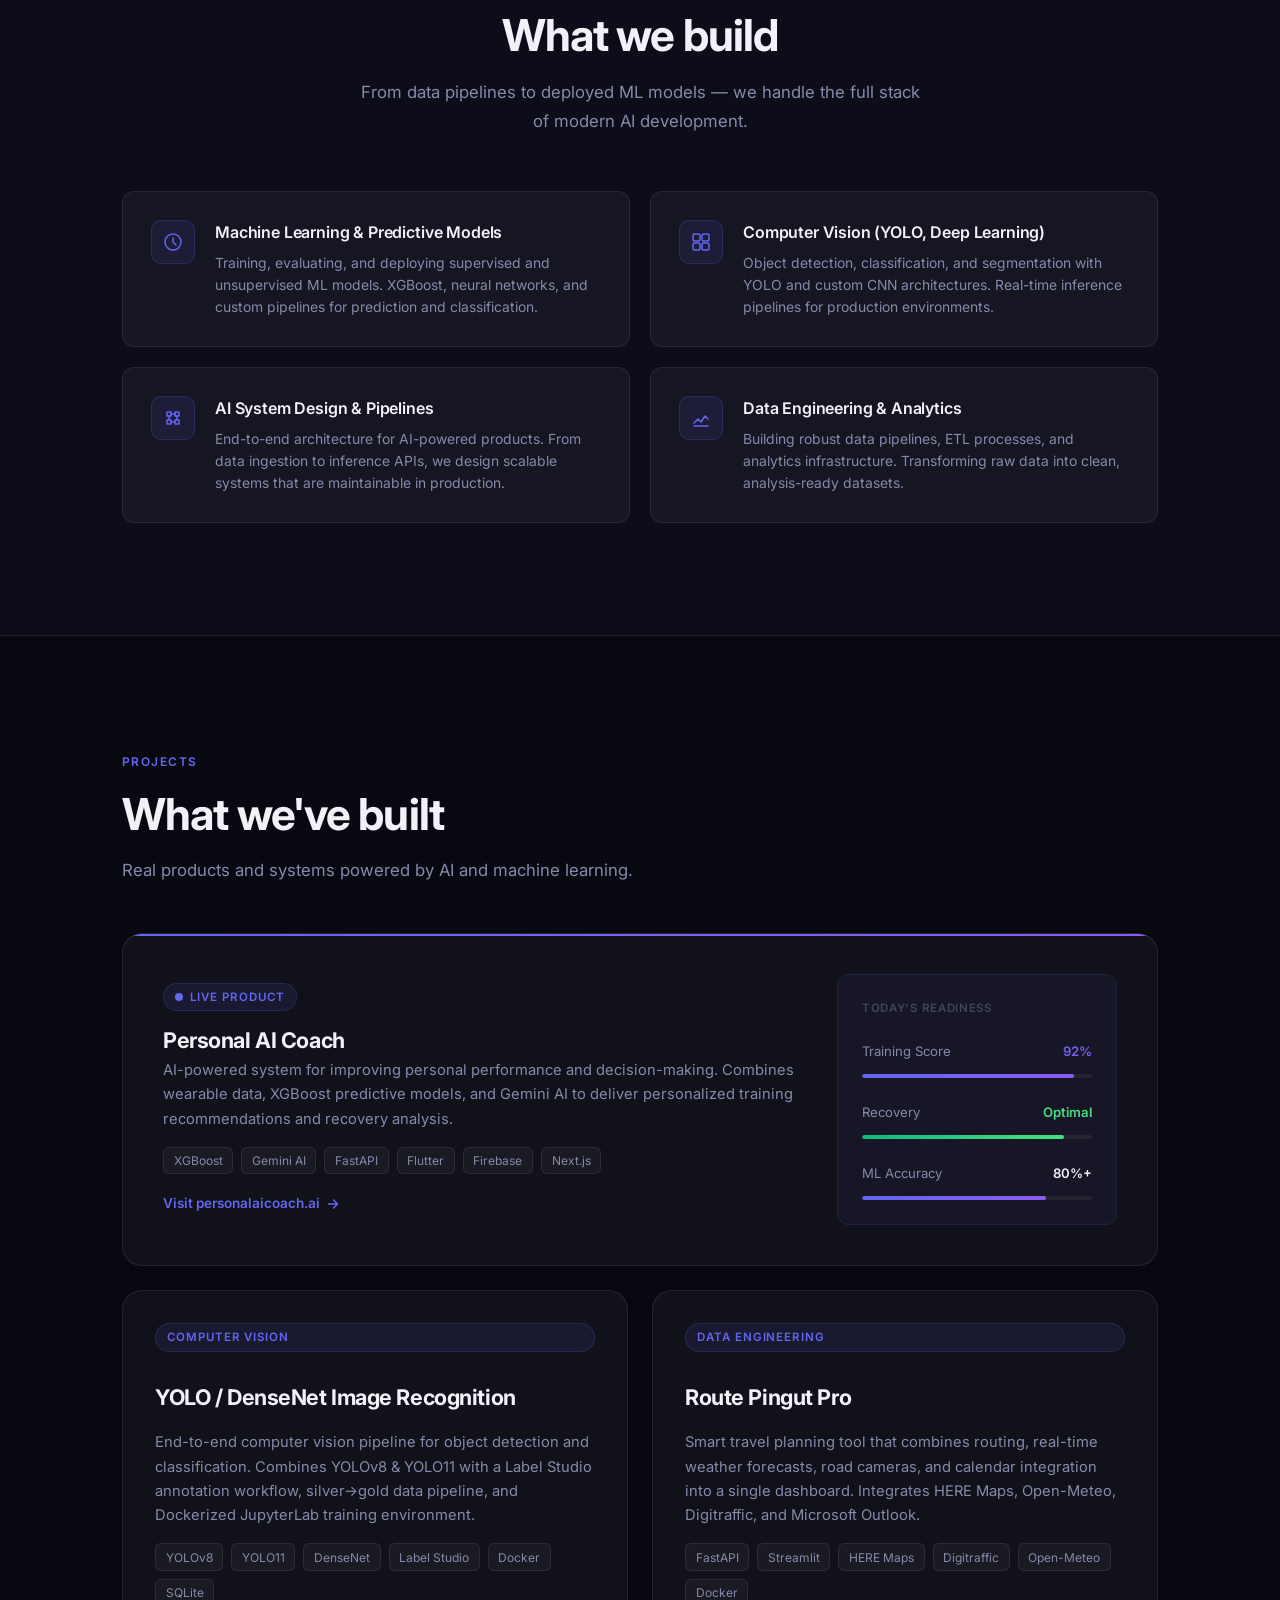
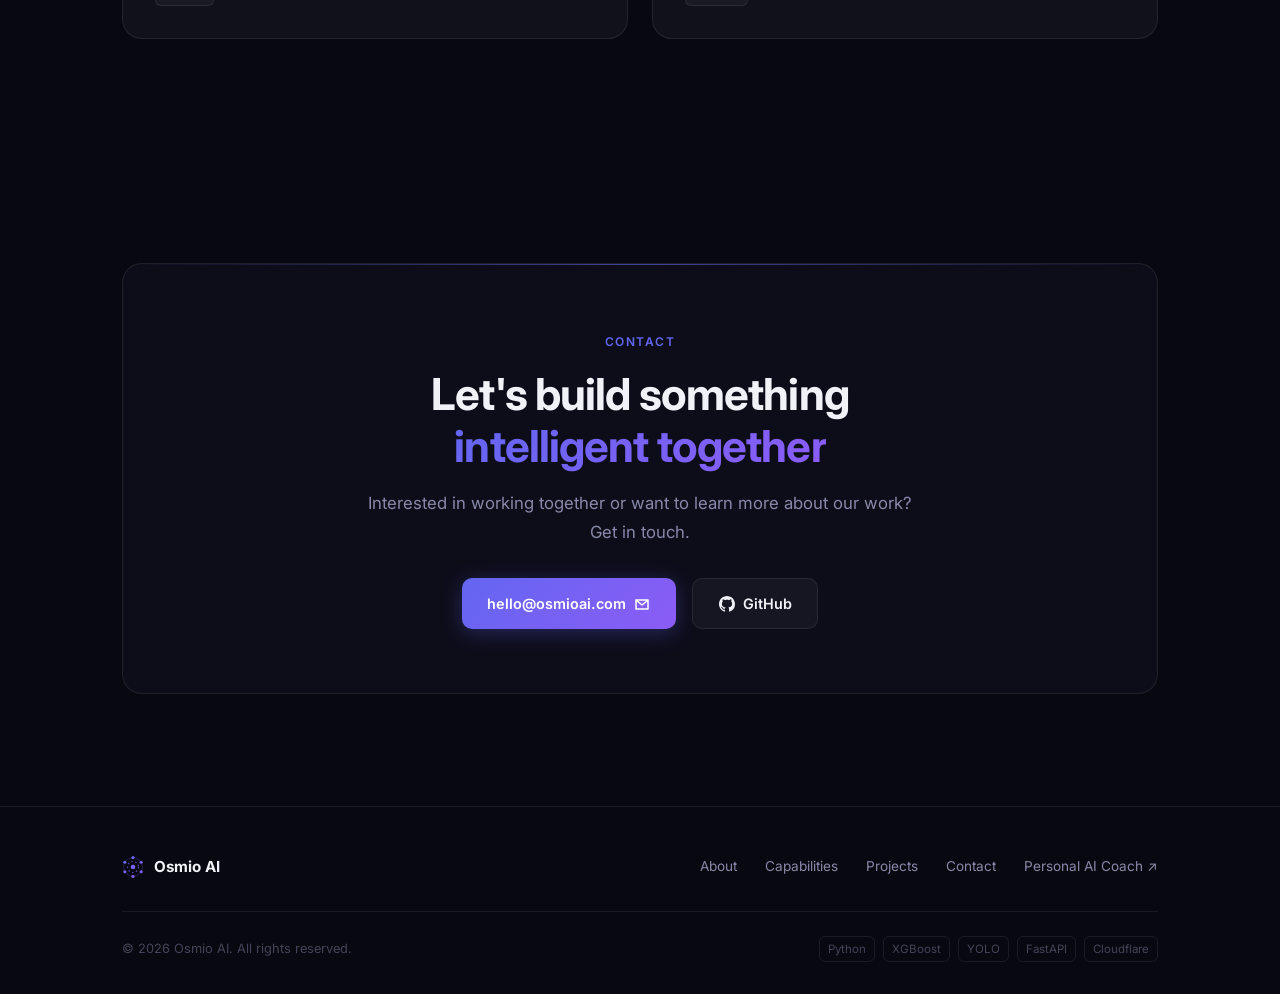
==== commit 7f71b44a: "Add YOLO/DenseNet and Route Pingut Pro project cards" ====
--- a/index.html
+++ b/index.html
@@ -318,28 +318,42 @@
                     </div>
                 </div>
 
-                <!-- Placeholder card -->
+                <!-- YOLO / Computer Vision -->
                 <div class="project-card fade-up">
-                    <div class="project-badge" style="color: var(--text-muted); background: rgba(255,255,255,0.03); border-color: var(--border);">
-                        Coming Soon
-                    </div>
-                    <h3 class="project-title" style="margin-top: 0.75rem; color: var(--text-secondary);">Next Project</h3>
+                    <div class="project-badge">Computer Vision</div>
+                    <h3 class="project-title" style="margin-top: 0.75rem;">YOLO / DenseNet Image Recognition</h3>
                     <p class="project-desc">
-                        New AI systems in development. Stay tuned for upcoming projects in
-                        computer vision and intelligent automation.
+                        End-to-end computer vision pipeline for object detection and classification.
+                        Combines YOLOv8 & YOLO11 with a Label Studio annotation workflow,
+                        silver→gold data pipeline, and Dockerized JupyterLab training environment.
                     </p>
-                </div>
-
-                <!-- Placeholder card -->
+                    <div class="project-tags">
+                        <span class="tag">YOLOv8</span>
+                        <span class="tag">YOLO11</span>
+                        <span class="tag">DenseNet</span>
+                        <span class="tag">Label Studio</span>
+                        <span class="tag">Docker</span>
+                        <span class="tag">SQLite</span>
+                    </div>
+                </div>
+
+                <!-- Route Pingut Pro -->
                 <div class="project-card fade-up">
-                    <div class="project-badge" style="color: var(--text-muted); background: rgba(255,255,255,0.03); border-color: var(--border);">
-                        In Progress
-                    </div>
-                    <h3 class="project-title" style="margin-top: 0.75rem; color: var(--text-secondary);">Research & Experiments</h3>
+                    <div class="project-badge">Data Engineering</div>
+                    <h3 class="project-title" style="margin-top: 0.75rem;">Route Pingut Pro</h3>
                     <p class="project-desc">
-                        Ongoing ML research, model experiments, and open-source contributions.
-                        Building towards the next generation of practical AI tools.
+                        Smart travel planning tool that combines routing, real-time weather forecasts,
+                        road cameras, and calendar integration into a single dashboard.
+                        Integrates HERE Maps, Open-Meteo, Digitraffic, and Microsoft Outlook.
                     </p>
+                    <div class="project-tags">
+                        <span class="tag">FastAPI</span>
+                        <span class="tag">Streamlit</span>
+                        <span class="tag">HERE Maps</span>
+                        <span class="tag">Digitraffic</span>
+                        <span class="tag">Open-Meteo</span>
+                        <span class="tag">Docker</span>
+                    </div>
                 </div>
 
             </div>
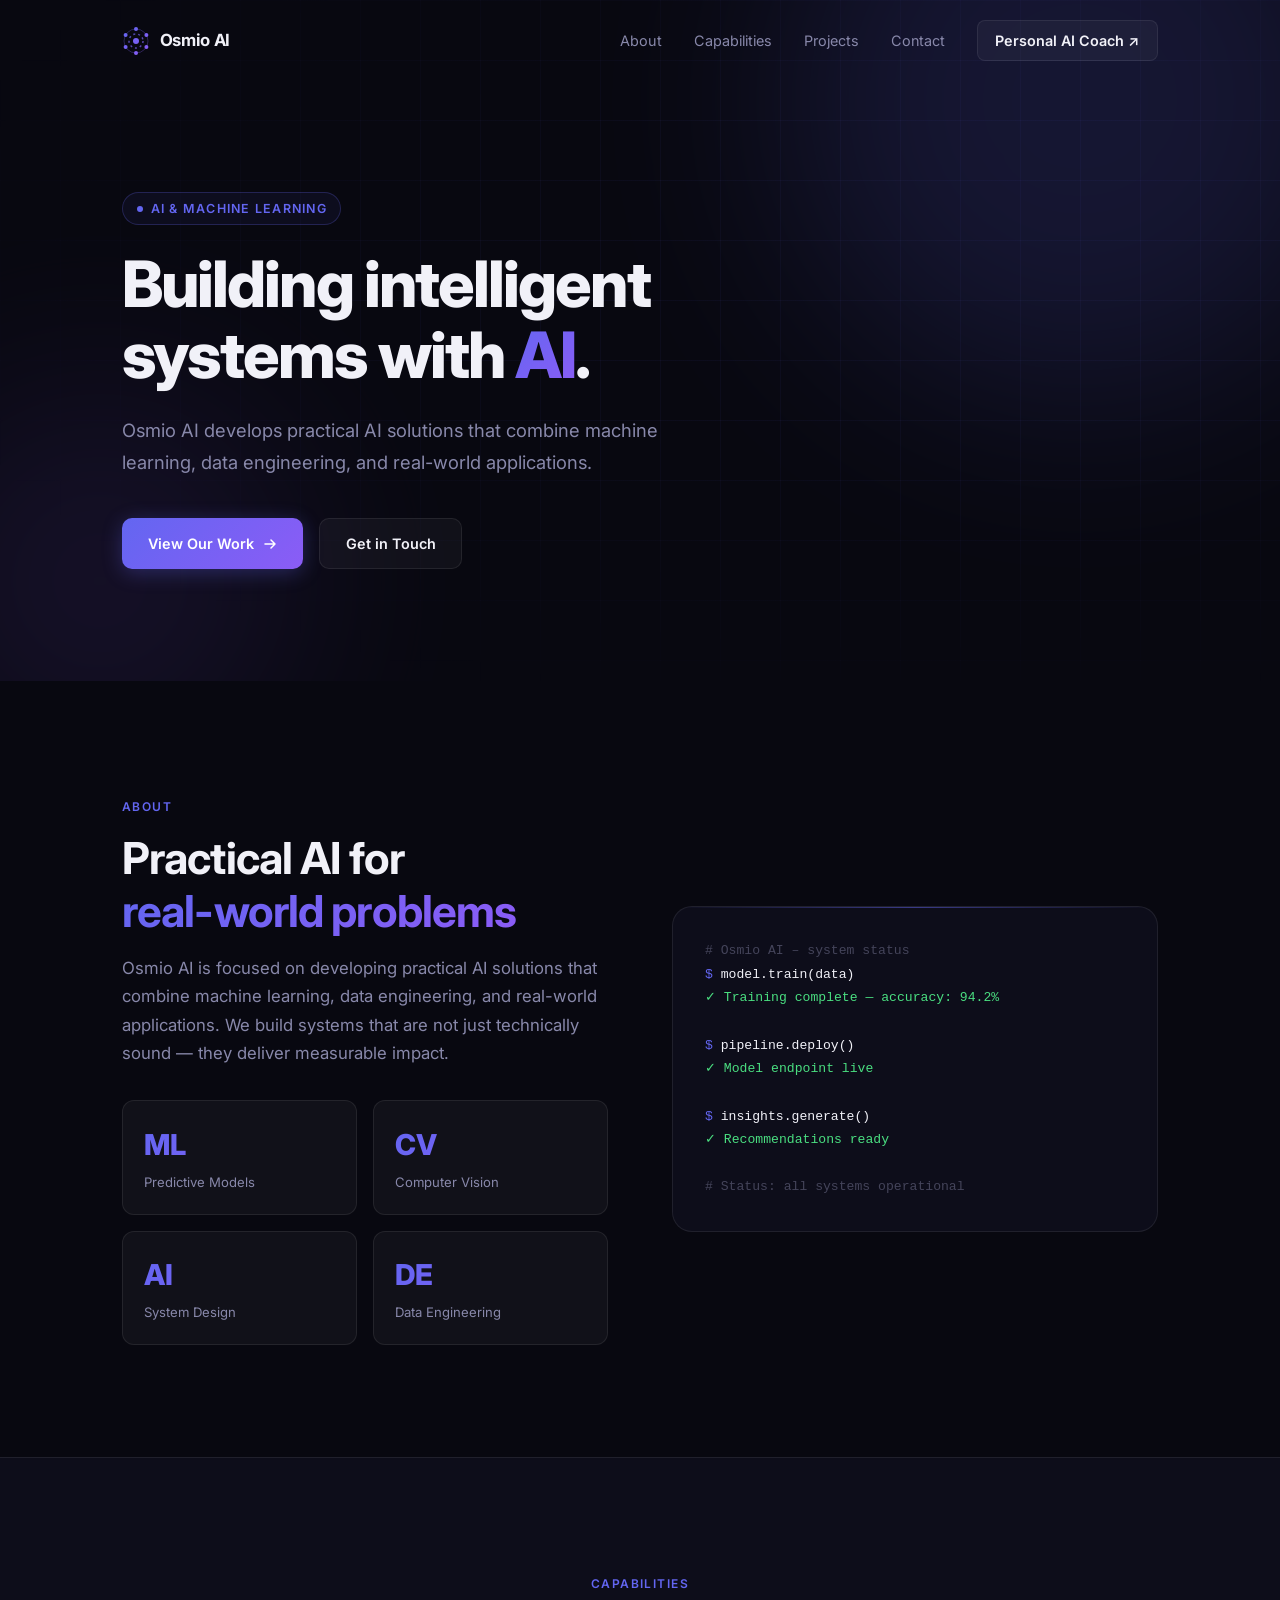
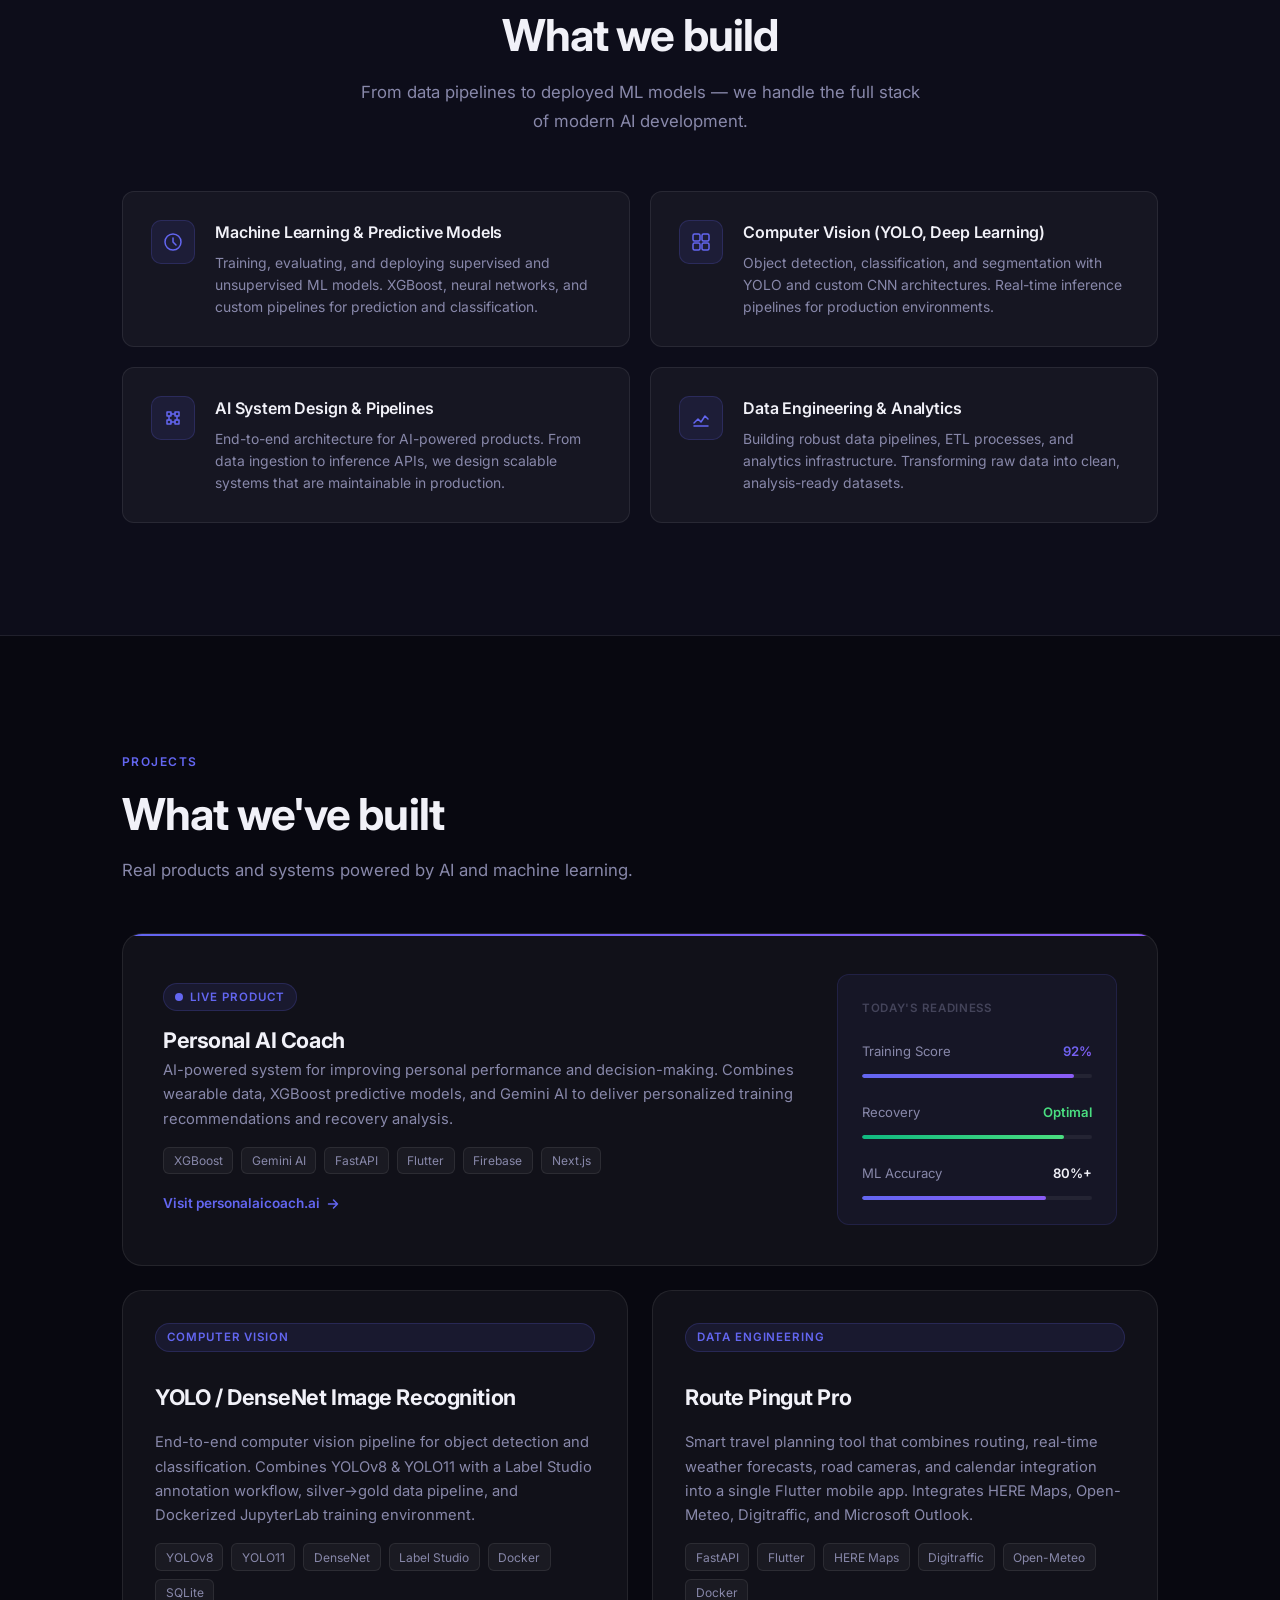
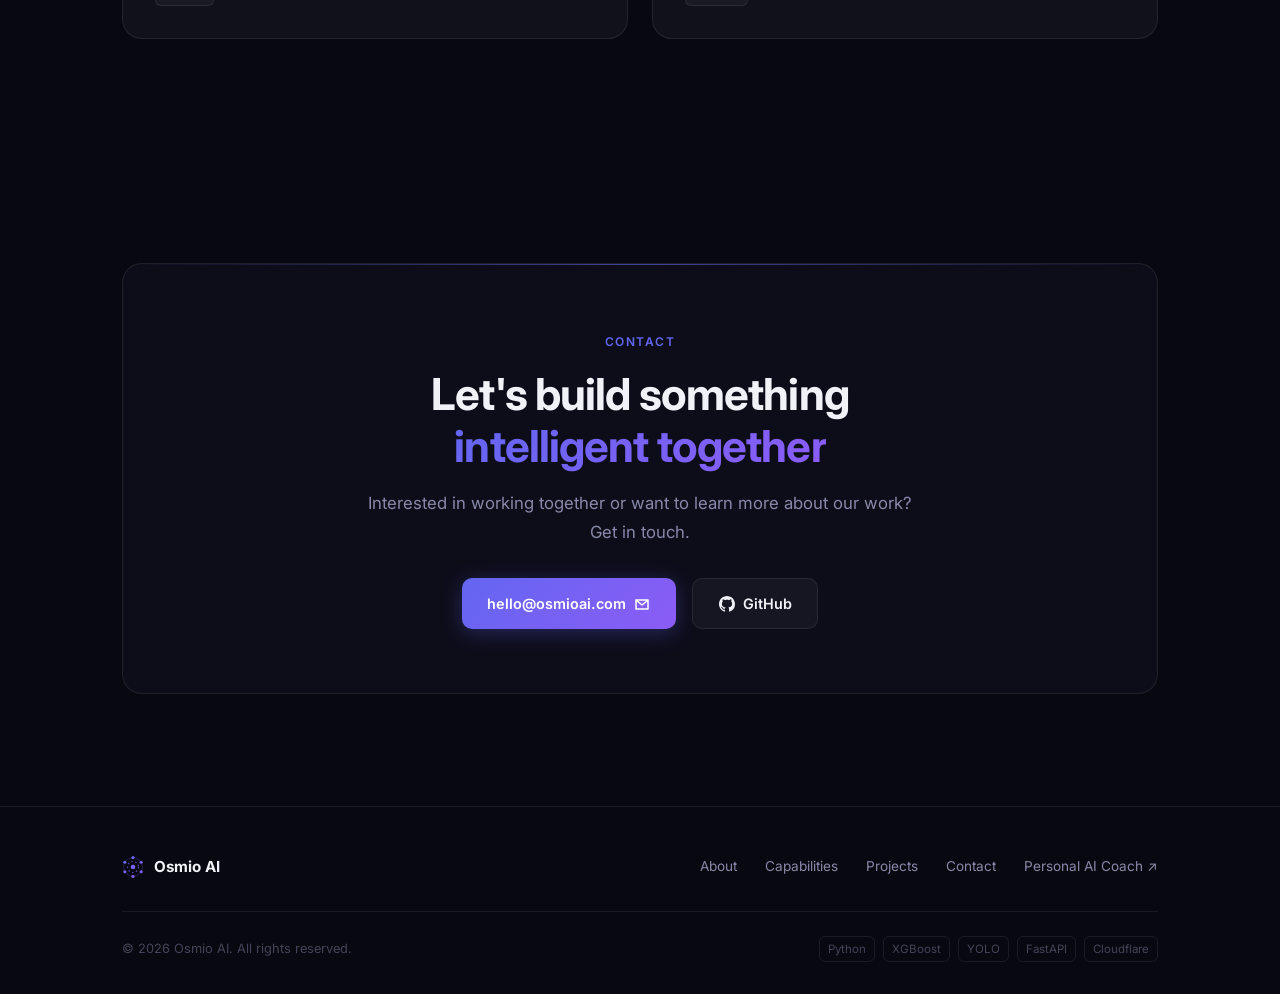
==== commit 581e7bf4: "Fix Route Pingut Pro: Streamlit -> Flutter mobile app" ====
--- a/index.html
+++ b/index.html
@@ -343,12 +343,12 @@
                     <h3 class="project-title" style="margin-top: 0.75rem;">Route Pingut Pro</h3>
                     <p class="project-desc">
                         Smart travel planning tool that combines routing, real-time weather forecasts,
-                        road cameras, and calendar integration into a single dashboard.
+                        road cameras, and calendar integration into a single Flutter mobile app.
                         Integrates HERE Maps, Open-Meteo, Digitraffic, and Microsoft Outlook.
                     </p>
                     <div class="project-tags">
                         <span class="tag">FastAPI</span>
-                        <span class="tag">Streamlit</span>
+                        <span class="tag">Flutter</span>
                         <span class="tag">HERE Maps</span>
                         <span class="tag">Digitraffic</span>
                         <span class="tag">Open-Meteo</span>
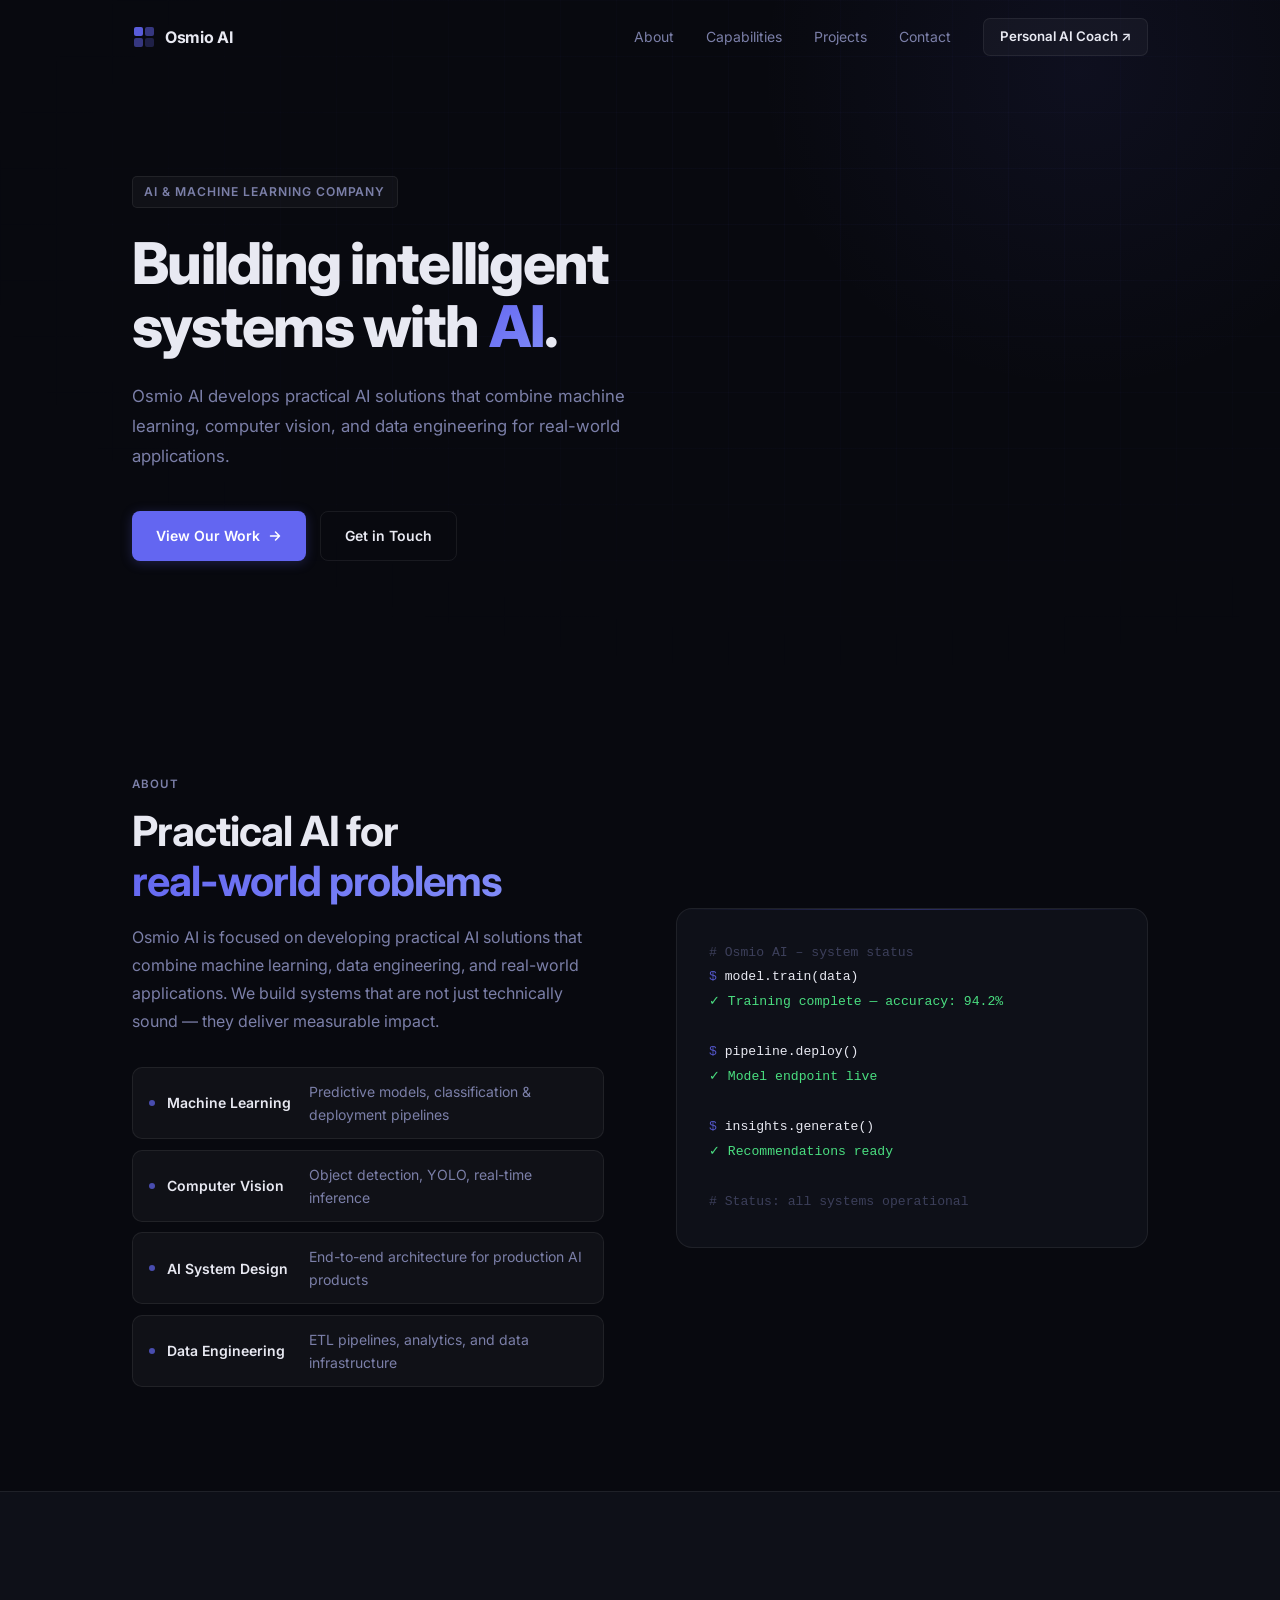
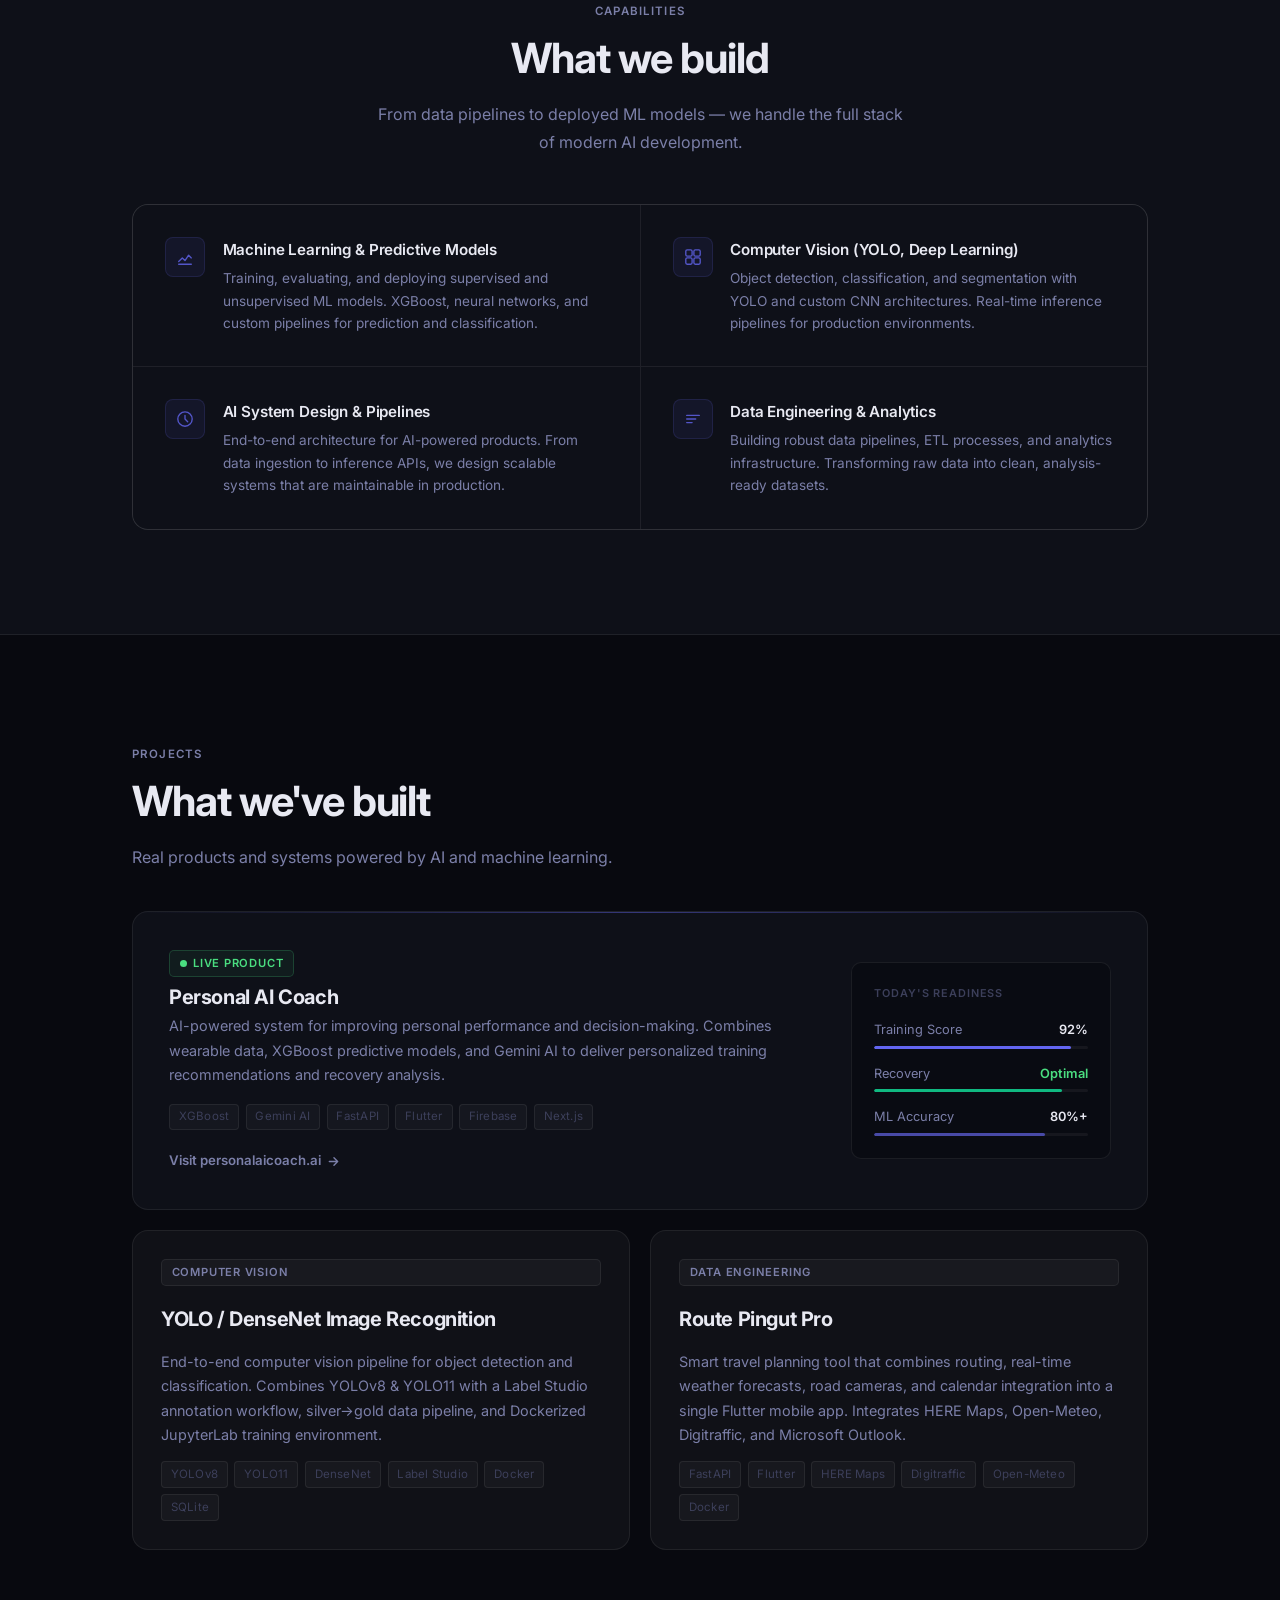
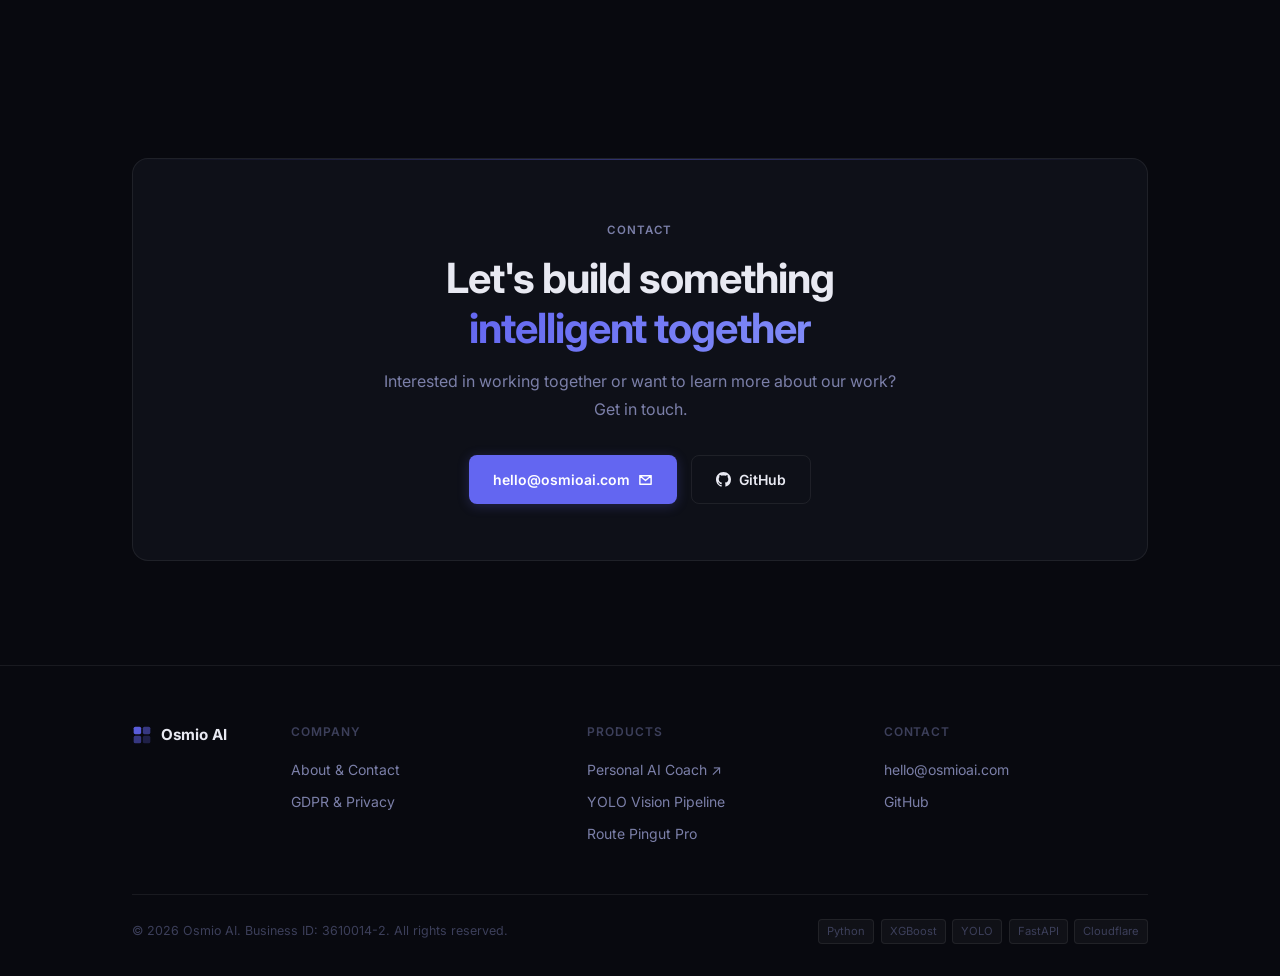
==== commit e18828b7: "feat: professional redesign + about & GDPR pages - Redesign: removed blingy animations, subdued pale" ====
--- a/index.html
+++ b/index.html
@@ -25,22 +25,11 @@
             <div class="nav-inner">
                 <!-- Logo -->
                 <a href="#" class="nav-logo">
-                    <svg width="28" height="28" viewBox="0 0 28 28" fill="none" xmlns="http://www.w3.org/2000/svg">
-                        <circle cx="14" cy="14" r="3" fill="url(#lg1)"/>
-                        <circle cx="14" cy="14" r="7" stroke="url(#lg1)" stroke-width="1.5" stroke-dasharray="2 3" opacity="0.7"/>
-                        <circle cx="14" cy="14" r="12" stroke="url(#lg1)" stroke-width="1" opacity="0.3"/>
-                        <circle cx="14" cy="2" r="2" fill="url(#lg1)"/>
-                        <circle cx="24.4" cy="8" r="2" fill="url(#lg1)"/>
-                        <circle cx="24.4" cy="20" r="2" fill="url(#lg1)"/>
-                        <circle cx="14" cy="26" r="2" fill="url(#lg1)"/>
-                        <circle cx="3.6" cy="20" r="2" fill="url(#lg1)"/>
-                        <circle cx="3.6" cy="8" r="2" fill="url(#lg1)"/>
-                        <defs>
-                            <linearGradient id="lg1" x1="2" y1="2" x2="26" y2="26" gradientUnits="userSpaceOnUse">
-                                <stop stop-color="#6366F1"/>
-                                <stop offset="1" stop-color="#8B5CF6"/>
-                            </linearGradient>
-                        </defs>
+                    <svg width="24" height="24" viewBox="0 0 24 24" fill="none" xmlns="http://www.w3.org/2000/svg">
+                        <rect x="2" y="2" width="9" height="9" rx="2" fill="rgba(99,102,241,0.9)"/>
+                        <rect x="13" y="2" width="9" height="9" rx="2" fill="rgba(99,102,241,0.5)"/>
+                        <rect x="2" y="13" width="9" height="9" rx="2" fill="rgba(99,102,241,0.5)"/>
+                        <rect x="13" y="13" width="9" height="9" rx="2" fill="rgba(99,102,241,0.25)"/>
                     </svg>
                     Osmio AI
                 </a>
@@ -76,26 +65,25 @@
     ============================================ -->
     <section class="hero">
         <div class="hero-bg">
-            <div class="hero-orb orb-1"></div>
-            <div class="hero-orb orb-2"></div>
+            <div class="hero-wash"></div>
             <div class="hero-grid"></div>
         </div>
         <div class="container">
             <div class="hero-content">
-                <div class="hero-eyebrow">AI & Machine Learning</div>
+                <div class="hero-eyebrow">AI &amp; Machine Learning Company</div>
                 <h1 class="hero-title">
                     Building intelligent<br>
                     systems with <span class="gradient-text">AI</span>.
                 </h1>
                 <p class="hero-subtitle">
                     Osmio AI develops practical AI solutions that combine machine learning,
-                    data engineering, and real-world applications.
+                    computer vision, and data engineering for real-world applications.
                 </p>
                 <div class="hero-actions">
                     <a href="#projects" class="btn-primary">
                         View Our Work
-                        <svg width="16" height="16" viewBox="0 0 16 16" fill="none">
-                            <path d="M3 8h10M9 4l4 4-4 4" stroke="currentColor" stroke-width="1.5" stroke-linecap="round" stroke-linejoin="round"/>
+                        <svg width="14" height="14" viewBox="0 0 14 14" fill="none">
+                            <path d="M2.5 7h9M7.5 3l4 4-4 4" stroke="currentColor" stroke-width="1.5" stroke-linecap="round" stroke-linejoin="round"/>
                         </svg>
                     </a>
                     <a href="#contact" class="btn-secondary">Get in Touch</a>
@@ -123,22 +111,26 @@
                         measurable impact.
                     </p>
 
-                    <div class="about-stats">
-                        <div class="stat-card fade-up">
-                            <div class="stat-card-value gradient-text">ML</div>
-                            <div class="stat-card-label">Predictive Models</div>
-                        </div>
-                        <div class="stat-card fade-up">
-                            <div class="stat-card-value gradient-text">CV</div>
-                            <div class="stat-card-label">Computer Vision</div>
-                        </div>
-                        <div class="stat-card fade-up">
-                            <div class="stat-card-value gradient-text">AI</div>
-                            <div class="stat-card-label">System Design</div>
-                        </div>
-                        <div class="stat-card fade-up">
-                            <div class="stat-card-value gradient-text">DE</div>
-                            <div class="stat-card-label">Data Engineering</div>
+                    <div class="about-pillars fade-up">
+                        <div class="pillar-row">
+                            <span class="pillar-dot"></span>
+                            <span class="pillar-label">Machine Learning</span>
+                            <span>Predictive models, classification &amp; deployment pipelines</span>
+                        </div>
+                        <div class="pillar-row">
+                            <span class="pillar-dot"></span>
+                            <span class="pillar-label">Computer Vision</span>
+                            <span>Object detection, YOLO, real-time inference</span>
+                        </div>
+                        <div class="pillar-row">
+                            <span class="pillar-dot"></span>
+                            <span class="pillar-label">AI System Design</span>
+                            <span>End-to-end architecture for production AI products</span>
+                        </div>
+                        <div class="pillar-row">
+                            <span class="pillar-dot"></span>
+                            <span class="pillar-label">Data Engineering</span>
+                            <span>ETL pipelines, analytics, and data infrastructure</span>
                         </div>
                     </div>
                 </div>
@@ -182,13 +174,13 @@
 
                 <div class="cap-card fade-up">
                     <div class="cap-icon">
-                        <svg width="20" height="20" viewBox="0 0 20 20" fill="none" stroke="currentColor" stroke-width="1.5">
-                            <path d="M10 2C5.58 2 2 5.58 2 10s3.58 8 8 8 8-3.58 8-8-3.58-8-8-8z" stroke-linecap="round"/>
-                            <path d="M10 6v4l3 3" stroke-linecap="round" stroke-linejoin="round"/>
+                        <svg width="18" height="18" viewBox="0 0 20 20" fill="none" stroke="currentColor" stroke-width="1.5">
+                            <path d="M3 15l4-4 3 3 4-6 3 3" stroke-linecap="round" stroke-linejoin="round"/>
+                            <path d="M3 18h14" stroke-linecap="round"/>
                         </svg>
                     </div>
                     <div>
-                        <div class="cap-title">Machine Learning & Predictive Models</div>
+                        <div class="cap-title">Machine Learning &amp; Predictive Models</div>
                         <div class="cap-desc">
                             Training, evaluating, and deploying supervised and unsupervised ML models.
                             XGBoost, neural networks, and custom pipelines for prediction and classification.
@@ -198,7 +190,7 @@
 
                 <div class="cap-card fade-up">
                     <div class="cap-icon">
-                        <svg width="20" height="20" viewBox="0 0 20 20" fill="none" stroke="currentColor" stroke-width="1.5">
+                        <svg width="18" height="18" viewBox="0 0 20 20" fill="none" stroke="currentColor" stroke-width="1.5">
                             <rect x="2" y="2" width="7" height="7" rx="1.5"/>
                             <rect x="11" y="2" width="7" height="7" rx="1.5"/>
                             <rect x="2" y="11" width="7" height="7" rx="1.5"/>
@@ -216,13 +208,13 @@
 
                 <div class="cap-card fade-up">
                     <div class="cap-icon">
-                        <svg width="20" height="20" viewBox="0 0 20 20" fill="none" stroke="currentColor" stroke-width="1.5">
-                            <path d="M4 4h4v4H4zM12 4h4v4h-4zM4 12h4v4H4zM12 12h4v4h-4z" stroke-linecap="round" stroke-linejoin="round"/>
-                            <path d="M8 6h4M6 8v4M14 8v4M8 14h4" stroke-linecap="round"/>
+                        <svg width="18" height="18" viewBox="0 0 20 20" fill="none" stroke="currentColor" stroke-width="1.5">
+                            <path d="M10 2C5.58 2 2 5.58 2 10s3.58 8 8 8 8-3.58 8-8-3.58-8-8-8z" stroke-linecap="round"/>
+                            <path d="M10 6v4l3 3" stroke-linecap="round" stroke-linejoin="round"/>
                         </svg>
                     </div>
                     <div>
-                        <div class="cap-title">AI System Design & Pipelines</div>
+                        <div class="cap-title">AI System Design &amp; Pipelines</div>
                         <div class="cap-desc">
                             End-to-end architecture for AI-powered products. From data ingestion to
                             inference APIs, we design scalable systems that are maintainable in production.
@@ -232,13 +224,12 @@
 
                 <div class="cap-card fade-up">
                     <div class="cap-icon">
-                        <svg width="20" height="20" viewBox="0 0 20 20" fill="none" stroke="currentColor" stroke-width="1.5">
-                            <path d="M3 15l4-4 3 3 4-6 3 3" stroke-linecap="round" stroke-linejoin="round"/>
-                            <path d="M3 18h14" stroke-linecap="round"/>
+                        <svg width="18" height="18" viewBox="0 0 20 20" fill="none" stroke="currentColor" stroke-width="1.5">
+                            <path d="M3 6h14M3 10h10M3 14h6" stroke-linecap="round"/>
                         </svg>
                     </div>
                     <div>
-                        <div class="cap-title">Data Engineering & Analytics</div>
+                        <div class="cap-title">Data Engineering &amp; Analytics</div>
                         <div class="cap-desc">
                             Building robust data pipelines, ETL processes, and analytics infrastructure.
                             Transforming raw data into clean, analysis-ready datasets.
@@ -268,13 +259,13 @@
                 <!-- Featured: Personal AI Coach -->
                 <div class="project-card featured fade-up">
                     <div class="project-featured-info">
-                        <div class="project-badge">
-                            <svg width="8" height="8" viewBox="0 0 8 8" fill="currentColor">
+                        <div class="project-badge live">
+                            <svg width="7" height="7" viewBox="0 0 8 8" fill="currentColor">
                                 <circle cx="4" cy="4" r="4"/>
                             </svg>
                             Live Product
                         </div>
-                        <h3 class="project-title" style="margin-top: 0.75rem;">Personal AI Coach</h3>
+                        <h3 class="project-title">Personal AI Coach</h3>
                         <p class="project-desc">
                             AI-powered system for improving personal performance and decision-making.
                             Combines wearable data, XGBoost predictive models, and Gemini AI to deliver
@@ -290,41 +281,39 @@
                         </div>
                         <a href="https://personalaicoach.ai" target="_blank" rel="noopener" class="project-link">
                             Visit personalaicoach.ai
-                            <svg width="14" height="14" viewBox="0 0 14 14" fill="none">
+                            <svg width="13" height="13" viewBox="0 0 14 14" fill="none">
                                 <path d="M2.5 7h9M7.5 3l4 4-4 4" stroke="currentColor" stroke-width="1.5" stroke-linecap="round" stroke-linejoin="round"/>
                             </svg>
                         </a>
                     </div>
 
                     <div class="project-featured-visual">
-                        <div style="font-size: 0.72rem; color: var(--text-muted); margin-bottom: 0.75rem; font-weight: 600; letter-spacing: 0.06em; text-transform: uppercase;">
-                            Today's Readiness
-                        </div>
+                        <div class="visual-label">Today's Readiness</div>
                         <div class="mini-metric">
                             <span class="mini-metric-label">Training Score</span>
-                            <span class="mini-metric-value gradient-text">92%</span>
-                        </div>
-                        <div class="mini-bar"><div class="mini-bar-fill" style="width:92%"></div></div>
-                        <div class="mini-metric" style="margin-top: 0.75rem;">
+                            <span class="mini-metric-value">92%</span>
+                        </div>
+                        <div class="mini-bar"><div class="mini-bar-fill" style="width:92%; background: var(--indigo);"></div></div>
+                        <div class="mini-metric">
                             <span class="mini-metric-label">Recovery</span>
                             <span class="mini-metric-value" style="color: #4ade80;">Optimal</span>
                         </div>
-                        <div class="mini-bar"><div class="mini-bar-fill" style="width:88%; background: linear-gradient(90deg,#10b981,#4ade80)"></div></div>
-                        <div class="mini-metric" style="margin-top: 0.75rem;">
+                        <div class="mini-bar"><div class="mini-bar-fill" style="width:88%; background: #10b981;"></div></div>
+                        <div class="mini-metric">
                             <span class="mini-metric-label">ML Accuracy</span>
                             <span class="mini-metric-value">80%+</span>
                         </div>
-                        <div class="mini-bar"><div class="mini-bar-fill" style="width:80%"></div></div>
+                        <div class="mini-bar"><div class="mini-bar-fill" style="width:80%; background: var(--indigo); opacity:0.65;"></div></div>
                     </div>
                 </div>
 
                 <!-- YOLO / Computer Vision -->
                 <div class="project-card fade-up">
                     <div class="project-badge">Computer Vision</div>
-                    <h3 class="project-title" style="margin-top: 0.75rem;">YOLO / DenseNet Image Recognition</h3>
+                    <h3 class="project-title">YOLO / DenseNet Image Recognition</h3>
                     <p class="project-desc">
                         End-to-end computer vision pipeline for object detection and classification.
-                        Combines YOLOv8 & YOLO11 with a Label Studio annotation workflow,
+                        Combines YOLOv8 &amp; YOLO11 with a Label Studio annotation workflow,
                         silver→gold data pipeline, and Dockerized JupyterLab training environment.
                     </p>
                     <div class="project-tags">
@@ -340,7 +329,7 @@
                 <!-- Route Pingut Pro -->
                 <div class="project-card fade-up">
                     <div class="project-badge">Data Engineering</div>
-                    <h3 class="project-title" style="margin-top: 0.75rem;">Route Pingut Pro</h3>
+                    <h3 class="project-title">Route Pingut Pro</h3>
                     <p class="project-desc">
                         Smart travel planning tool that combines routing, real-time weather forecasts,
                         road cameras, and calendar integration into a single Flutter mobile app.
@@ -376,14 +365,14 @@
                     Get in touch.
                 </p>
                 <div class="cta-actions">
-                    <a href="mailto:hello@osmioai.com" class="btn-primary">
-                        hello@osmioai.com
-                        <svg width="16" height="16" viewBox="0 0 16 16" fill="none">
+                    <a href="#" class="btn-primary email-link" data-u="hello" data-d="osmioai.com">
+                        hello&#64;osmioai&#46;com
+                        <svg width="15" height="15" viewBox="0 0 16 16" fill="none">
                             <path d="M2 4l6 5 6-5M2 4h12v9H2V4z" stroke="currentColor" stroke-width="1.5" stroke-linecap="round" stroke-linejoin="round"/>
                         </svg>
                     </a>
                     <a href="https://github.com" target="_blank" rel="noopener" class="btn-secondary">
-                        <svg width="16" height="16" viewBox="0 0 16 16" fill="currentColor">
+                        <svg width="15" height="15" viewBox="0 0 16 16" fill="currentColor">
                             <path d="M8 0C3.58 0 0 3.58 0 8c0 3.54 2.29 6.53 5.47 7.59.4.07.55-.17.55-.38 0-.19-.01-.82-.01-1.49-2.01.37-2.53-.49-2.69-.94-.09-.23-.48-.94-.82-1.13-.28-.15-.68-.52-.01-.53.63-.01 1.08.58 1.23.82.72 1.21 1.87.87 2.33.66.07-.52.28-.87.51-1.07-1.78-.2-3.64-.89-3.64-3.95 0-.87.31-1.59.82-2.15-.08-.2-.36-1.02.08-2.12 0 0 .67-.21 2.2.82.64-.18 1.32-.27 2-.27.68 0 1.36.09 2 .27 1.53-1.04 2.2-.82 2.2-.82.44 1.1.16 1.92.08 2.12.51.56.82 1.27.82 2.15 0 3.07-1.87 3.75-3.65 3.95.29.25.54.73.54 1.48 0 1.07-.01 1.93-.01 2.2 0 .21.15.46.55.38A8.013 8.013 0 0016 8c0-4.42-3.58-8-8-8z"/>
                         </svg>
                         GitHub
@@ -400,35 +389,35 @@
         <div class="container">
             <div class="footer-inner">
                 <div class="footer-logo">
-                    <svg width="22" height="22" viewBox="0 0 28 28" fill="none">
-                        <circle cx="14" cy="14" r="3" fill="url(#lg2)"/>
-                        <circle cx="14" cy="14" r="7" stroke="url(#lg2)" stroke-width="1.5" stroke-dasharray="2 3" opacity="0.7"/>
-                        <circle cx="14" cy="14" r="12" stroke="url(#lg2)" stroke-width="1" opacity="0.3"/>
-                        <circle cx="14" cy="2" r="2" fill="url(#lg2)"/>
-                        <circle cx="24.4" cy="8" r="2" fill="url(#lg2)"/>
-                        <circle cx="24.4" cy="20" r="2" fill="url(#lg2)"/>
-                        <circle cx="14" cy="26" r="2" fill="url(#lg2)"/>
-                        <circle cx="3.6" cy="20" r="2" fill="url(#lg2)"/>
-                        <circle cx="3.6" cy="8" r="2" fill="url(#lg2)"/>
-                        <defs>
-                            <linearGradient id="lg2" x1="2" y1="2" x2="26" y2="26" gradientUnits="userSpaceOnUse">
-                                <stop stop-color="#6366F1"/>
-                                <stop offset="1" stop-color="#8B5CF6"/>
-                            </linearGradient>
-                        </defs>
+                    <svg width="20" height="20" viewBox="0 0 24 24" fill="none">
+                        <rect x="2" y="2" width="9" height="9" rx="2" fill="rgba(99,102,241,0.9)"/>
+                        <rect x="13" y="2" width="9" height="9" rx="2" fill="rgba(99,102,241,0.5)"/>
+                        <rect x="2" y="13" width="9" height="9" rx="2" fill="rgba(99,102,241,0.5)"/>
+                        <rect x="13" y="13" width="9" height="9" rx="2" fill="rgba(99,102,241,0.25)"/>
                     </svg>
                     Osmio AI
                 </div>
-                <nav class="footer-nav">
-                    <a href="#about">About</a>
-                    <a href="#capabilities">Capabilities</a>
-                    <a href="#projects">Projects</a>
-                    <a href="#contact">Contact</a>
-                    <a href="https://personalaicoach.ai" target="_blank" rel="noopener">Personal AI Coach ↗</a>
-                </nav>
+                <div class="footer-columns">
+                    <div class="footer-col">
+                        <h4>Company</h4>
+                        <a href="about.html">About &amp; Contact</a>
+                        <a href="gdpr.html">GDPR &amp; Privacy</a>
+                    </div>
+                    <div class="footer-col">
+                        <h4>Products</h4>
+                        <a href="https://personalaicoach.ai" target="_blank" rel="noopener">Personal AI Coach ↗</a>
+                        <a href="#projects">YOLO Vision Pipeline</a>
+                        <a href="#projects">Route Pingut Pro</a>
+                    </div>
+                    <div class="footer-col">
+                        <h4>Contact</h4>
+                        <a href="#" class="email-link" data-u="hello" data-d="osmioai.com">hello&#64;osmioai&#46;com</a>
+                        <a href="https://github.com" target="_blank" rel="noopener">GitHub</a>
+                    </div>
+                </div>
             </div>
             <div class="footer-bottom">
-                <span>© 2026 Osmio AI. All rights reserved.</span>
+                <span>© 2026 Osmio AI. Business ID: 3610014-2. All rights reserved.</span>
                 <div class="tech-stack">
                     <span class="tech-pill">Python</span>
                     <span class="tech-pill">XGBoost</span>
@@ -475,6 +464,16 @@
             });
         });
 
+        // Email obfuscation – assemble mailto links from data attributes
+        document.querySelectorAll('.email-link').forEach(el => {
+            const addr = el.dataset.u + '@' + el.dataset.d;
+            el.addEventListener('click', e => {
+                e.preventDefault();
+                window.location.href = 'mailto:' + addr;
+            });
+            el.setAttribute('title', addr);
+        });
+
         // Intersection Observer – fade-up animations
         const observer = new IntersectionObserver((entries) => {
             entries.forEach(entry => {
@@ -482,7 +481,7 @@
                     entry.target.classList.add('visible');
                 }
             });
-        }, { threshold: 0.12, rootMargin: '0px 0px -40px 0px' });
+        }, { threshold: 0.1, rootMargin: '0px 0px -30px 0px' });
 
         document.querySelectorAll('.fade-up').forEach(el => observer.observe(el));
     </script>
--- a/styles.css
+++ b/styles.css
@@ -1,6 +1,6 @@
 /* ============================================
    OSMIO AI – Design System
-   Dark, professional, indigo/violet palette
+   Professional, corporate, slate/indigo palette
    ============================================ */
 
 /* ---------- Reset & Base ---------- */
@@ -11,29 +11,32 @@
 }
 
 :root {
-    /* Colors */
-    --bg-base:       #080810;
-    --bg-surface:    #0d0d1a;
-    --bg-card:       rgba(255, 255, 255, 0.04);
-    --bg-card-hover: rgba(255, 255, 255, 0.07);
-    --border:        rgba(255, 255, 255, 0.08);
-    --border-hover:  rgba(99, 102, 241, 0.4);
-
-    /* Brand gradient */
+    /* Base backgrounds – slightly warmer dark, not pure black */
+    --bg-base:       #08090f;
+    --bg-surface:    #0e1018;
+    --bg-card:       rgba(255, 255, 255, 0.035);
+    --bg-card-hover: rgba(255, 255, 255, 0.06);
+    --border:        rgba(255, 255, 255, 0.07);
+    --border-hover:  rgba(100, 116, 139, 0.4);
+
+    /* Brand – slightly cooler indigo, less violet-heavy */
     --indigo:  #6366F1;
-    --violet:  #8B5CF6;
+    --slate:   #64748B;
     --blue:    #3B82F6;
 
+    /* Accent for hover/focus – a restrained indigo tint */
+    --accent:  rgba(99, 102, 241, 0.12);
+
     /* Text */
-    --text-primary:   #F1F1F8;
-    --text-secondary: #8888AA;
-    --text-muted:     #44445A;
+    --text-primary:   #E8E9F2;
+    --text-secondary: #7B7FA8;
+    --text-muted:     #3C3F5A;
 
     /* Spacing */
-    --section-gap: 7rem;
-    --container:   1100px;
-    --radius:      12px;
-    --radius-lg:   20px;
+    --section-gap: 6.5rem;
+    --container:   1080px;
+    --radius:      10px;
+    --radius-lg:   16px;
 }
 
 html {
@@ -45,7 +48,7 @@
     color: var(--text-primary);
     font-family: 'Inter', system-ui, sans-serif;
     font-size: 16px;
-    line-height: 1.6;
+    line-height: 1.65;
     -webkit-font-smoothing: antialiased;
 }
 
@@ -72,7 +75,7 @@
 
 /* ---------- Typography ---------- */
 .gradient-text {
-    background: linear-gradient(135deg, var(--indigo), var(--violet));
+    background: linear-gradient(135deg, var(--indigo) 0%, #818CF8 100%);
     -webkit-background-clip: text;
     -webkit-text-fill-color: transparent;
     background-clip: text;
@@ -80,27 +83,27 @@
 
 .section-label {
     display: inline-block;
-    font-size: 0.75rem;
-    font-weight: 600;
-    letter-spacing: 0.12em;
+    font-size: 0.72rem;
+    font-weight: 600;
+    letter-spacing: 0.1em;
     text-transform: uppercase;
-    color: var(--indigo);
-    margin-bottom: 1rem;
+    color: var(--text-secondary);
+    margin-bottom: 0.85rem;
 }
 
 .section-title {
-    font-size: clamp(2rem, 4vw, 2.75rem);
+    font-size: clamp(1.9rem, 4vw, 2.6rem);
     font-weight: 700;
     line-height: 1.2;
-    letter-spacing: -0.02em;
+    letter-spacing: -0.025em;
     margin-bottom: 1rem;
 }
 
 .section-subtitle {
-    font-size: 1.05rem;
-    color: var(--text-secondary);
-    max-width: 560px;
-    line-height: 1.7;
+    font-size: 1rem;
+    color: var(--text-secondary);
+    max-width: 540px;
+    line-height: 1.75;
 }
 
 /* ---------- Navbar ---------- */
@@ -110,17 +113,17 @@
     left: 0;
     right: 0;
     z-index: 100;
-    padding: 1.25rem 0;
+    padding: 1.1rem 0;
+    border-bottom: 1px solid transparent;
     transition: background 0.3s, border-color 0.3s, padding 0.3s;
-    border-bottom: 1px solid transparent;
 }
 
 .navbar.scrolled {
-    background: rgba(8, 8, 16, 0.85);
+    background: rgba(8, 9, 15, 0.9);
     backdrop-filter: blur(20px);
     -webkit-backdrop-filter: blur(20px);
     border-bottom-color: var(--border);
-    padding: 0.9rem 0;
+    padding: 0.8rem 0;
 }
 
 .nav-inner {
@@ -132,10 +135,10 @@
 .nav-logo {
     display: flex;
     align-items: center;
-    gap: 0.6rem;
-    font-size: 1.05rem;
+    gap: 0.55rem;
+    font-size: 1rem;
     font-weight: 700;
-    letter-spacing: -0.01em;
+    letter-spacing: -0.015em;
     color: var(--text-primary);
 }
 
@@ -150,7 +153,7 @@
 }
 
 .nav-links a {
-    font-size: 0.9rem;
+    font-size: 0.875rem;
     color: var(--text-secondary);
     transition: color 0.2s;
 }
@@ -160,18 +163,18 @@
 }
 
 .nav-cta {
-    font-size: 0.85rem;
+    font-size: 0.83rem !important;
     font-weight: 600;
     color: var(--text-primary) !important;
-    background: var(--bg-card);
-    border: 1px solid var(--border);
-    padding: 0.5rem 1.1rem;
-    border-radius: 8px;
+    background: var(--bg-card) !important;
+    border: 1px solid var(--border) !important;
+    padding: 0.45rem 1rem;
+    border-radius: 7px;
     transition: border-color 0.2s, background 0.2s !important;
 }
 
 .nav-cta:hover {
-    border-color: var(--border-hover) !important;
+    border-color: rgba(99, 102, 241, 0.35) !important;
     background: var(--bg-card-hover) !important;
 }
 
@@ -203,7 +206,7 @@
     display: none;
     flex-direction: column;
     gap: 0;
-    background: rgba(8, 8, 16, 0.96);
+    background: rgba(8, 9, 15, 0.98);
     backdrop-filter: blur(20px);
     border-top: 1px solid var(--border);
     padding: 1rem 2rem;
@@ -236,7 +239,7 @@
 
 /* ---------- Hero ---------- */
 .hero {
-    padding: calc(var(--section-gap) + 5rem) 0 var(--section-gap);
+    padding: calc(var(--section-gap) + 4.5rem) 0 var(--section-gap);
     position: relative;
     overflow: hidden;
 }
@@ -248,28 +251,15 @@
     z-index: 0;
 }
 
-.hero-orb {
+/* Very subtle, single gradient wash — no pulsing orbs */
+.hero-wash {
     position: absolute;
+    top: -280px;
+    right: -150px;
+    width: 700px;
+    height: 700px;
     border-radius: 50%;
-    filter: blur(100px);
-    opacity: 0.15;
-}
-
-.orb-1 {
-    width: 600px;
-    height: 600px;
-    background: var(--indigo);
-    top: -200px;
-    right: -100px;
-}
-
-.orb-2 {
-    width: 400px;
-    height: 400px;
-    background: var(--violet);
-    bottom: -100px;
-    left: -100px;
-    opacity: 0.1;
+    background: radial-gradient(ellipse at center, rgba(99, 102, 241, 0.07) 0%, transparent 65%);
 }
 
 /* Subtle grid overlay */
@@ -277,154 +267,152 @@
     position: absolute;
     inset: 0;
     background-image:
-        linear-gradient(rgba(99,102,241,0.05) 1px, transparent 1px),
-        linear-gradient(90deg, rgba(99,102,241,0.05) 1px, transparent 1px);
-    background-size: 60px 60px;
-    mask-image: radial-gradient(ellipse at 70% 40%, black 30%, transparent 80%);
+        linear-gradient(rgba(99,102,241,0.03) 1px, transparent 1px),
+        linear-gradient(90deg, rgba(99,102,241,0.03) 1px, transparent 1px);
+    background-size: 56px 56px;
+    mask-image: radial-gradient(ellipse at 65% 35%, black 20%, transparent 75%);
 }
 
 .hero-content {
     position: relative;
     z-index: 1;
-    max-width: 700px;
-}
-
+    max-width: 680px;
+}
+
+/* Replace the blinking badge with a static, clean tag */
 .hero-eyebrow {
     display: inline-flex;
     align-items: center;
+    gap: 0.45rem;
+    font-size: 0.76rem;
+    font-weight: 600;
+    letter-spacing: 0.08em;
+    text-transform: uppercase;
+    color: var(--text-secondary);
+    border: 1px solid var(--border);
+    border-radius: 5px;
+    padding: 0.3rem 0.7rem;
+    background: var(--bg-card);
+    margin-bottom: 1.5rem;
+}
+
+.hero-title {
+    font-size: clamp(2.4rem, 5.5vw, 3.6rem);
+    font-weight: 800;
+    line-height: 1.1;
+    letter-spacing: -0.03em;
+    margin-bottom: 1.4rem;
+}
+
+.hero-subtitle {
+    font-size: 1.05rem;
+    color: var(--text-secondary);
+    line-height: 1.8;
+    margin-bottom: 2.5rem;
+    max-width: 520px;
+}
+
+.hero-actions {
+    display: flex;
+    gap: 0.85rem;
+    flex-wrap: wrap;
+}
+
+/* ---------- Buttons ---------- */
+.btn-primary {
+    display: inline-flex;
+    align-items: center;
     gap: 0.5rem;
-    font-size: 0.78rem;
-    font-weight: 600;
-    letter-spacing: 0.1em;
-    text-transform: uppercase;
-    color: var(--indigo);
-    border: 1px solid rgba(99,102,241,0.25);
-    border-radius: 100px;
-    padding: 0.35rem 0.85rem;
-    background: rgba(99,102,241,0.06);
-    margin-bottom: 1.5rem;
-}
-
-.hero-eyebrow::before {
-    content: '';
+    padding: 0.75rem 1.5rem;
+    background: var(--indigo);
+    color: #fff;
+    font-size: 0.875rem;
+    font-weight: 600;
+    border-radius: 8px;
+    border: none;
+    cursor: pointer;
+    transition: background 0.2s, transform 0.2s, box-shadow 0.2s;
+    box-shadow: 0 2px 12px rgba(99,102,241,0.25);
+}
+
+.btn-primary:hover {
+    background: #5254cc;
+    transform: translateY(-1px);
+    box-shadow: 0 6px 22px rgba(99,102,241,0.32);
+}
+
+.btn-secondary {
+    display: inline-flex;
+    align-items: center;
+    gap: 0.5rem;
+    padding: 0.75rem 1.5rem;
+    background: transparent;
+    color: var(--text-primary);
+    font-size: 0.875rem;
+    font-weight: 600;
+    border-radius: 8px;
+    border: 1px solid var(--border);
+    cursor: pointer;
+    transition: background 0.2s, border-color 0.2s, transform 0.2s;
+}
+
+.btn-secondary:hover {
+    background: var(--bg-card-hover);
+    border-color: rgba(99, 102, 241, 0.3);
+    transform: translateY(-1px);
+}
+
+/* ---------- About ---------- */
+.about-grid {
+    display: grid;
+    grid-template-columns: 1fr 1fr;
+    gap: 4.5rem;
+    align-items: center;
+}
+
+.about-text .section-subtitle {
+    margin-bottom: 2rem;
+}
+
+/* Replace single-letter stat cards with a clean strengths list */
+.about-pillars {
+    display: flex;
+    flex-direction: column;
+    gap: 0.65rem;
+    margin-top: 2rem;
+}
+
+.pillar-row {
+    display: flex;
+    align-items: center;
+    gap: 0.75rem;
+    padding: 0.75rem 1rem;
+    background: var(--bg-card);
+    border: 1px solid var(--border);
+    border-radius: var(--radius);
+    font-size: 0.875rem;
+    color: var(--text-secondary);
+    transition: border-color 0.2s, color 0.2s;
+}
+
+.pillar-row:hover {
+    border-color: rgba(99, 102, 241, 0.25);
+    color: var(--text-primary);
+}
+
+.pillar-dot {
     width: 6px;
     height: 6px;
     border-radius: 50%;
     background: var(--indigo);
-    animation: pulse 2s infinite;
-}
-
-@keyframes pulse {
-    0%, 100% { opacity: 1; transform: scale(1); }
-    50%       { opacity: 0.5; transform: scale(0.7); }
-}
-
-.hero-title {
-    font-size: clamp(2.6rem, 6vw, 4rem);
-    font-weight: 800;
-    line-height: 1.1;
-    letter-spacing: -0.03em;
-    margin-bottom: 1.5rem;
-}
-
-.hero-subtitle {
-    font-size: 1.15rem;
-    color: var(--text-secondary);
-    line-height: 1.75;
-    margin-bottom: 2.5rem;
-    max-width: 560px;
-}
-
-.hero-actions {
-    display: flex;
-    gap: 1rem;
-    flex-wrap: wrap;
-}
-
-.btn-primary {
-    display: inline-flex;
-    align-items: center;
-    gap: 0.5rem;
-    padding: 0.8rem 1.6rem;
-    background: linear-gradient(135deg, var(--indigo), var(--violet));
-    color: #fff;
-    font-size: 0.9rem;
-    font-weight: 600;
-    border-radius: 10px;
-    border: none;
-    cursor: pointer;
-    transition: opacity 0.2s, transform 0.2s, box-shadow 0.2s;
-    box-shadow: 0 4px 20px rgba(99,102,241,0.3);
-}
-
-.btn-primary:hover {
-    opacity: 0.9;
-    transform: translateY(-1px);
-    box-shadow: 0 8px 30px rgba(99,102,241,0.4);
-}
-
-.btn-secondary {
-    display: inline-flex;
-    align-items: center;
-    gap: 0.5rem;
-    padding: 0.8rem 1.6rem;
-    background: var(--bg-card);
-    color: var(--text-primary);
-    font-size: 0.9rem;
-    font-weight: 600;
-    border-radius: 10px;
-    border: 1px solid var(--border);
-    cursor: pointer;
-    transition: background 0.2s, border-color 0.2s, transform 0.2s;
-}
-
-.btn-secondary:hover {
-    background: var(--bg-card-hover);
-    border-color: var(--border-hover);
-    transform: translateY(-1px);
-}
-
-/* ---------- About ---------- */
-.about-grid {
-    display: grid;
-    grid-template-columns: 1fr 1fr;
-    gap: 4rem;
-    align-items: center;
-}
-
-.about-text .section-subtitle {
-    margin-bottom: 2rem;
-}
-
-.about-stats {
-    display: grid;
-    grid-template-columns: 1fr 1fr;
-    gap: 1rem;
-    margin-top: 2rem;
-}
-
-.stat-card {
-    background: var(--bg-card);
-    border: 1px solid var(--border);
-    border-radius: var(--radius);
-    padding: 1.3rem;
-    transition: border-color 0.2s;
-}
-
-.stat-card:hover {
-    border-color: var(--border-hover);
-}
-
-.stat-card-value {
-    font-size: 1.8rem;
-    font-weight: 800;
-    letter---spacing: -0.03em;
-}
-
-.stat-card-label {
-    font-size: 0.82rem;
-    color: var(--text-secondary);
-    margin-top: 0.25rem;
+    flex-shrink: 0;
+    opacity: 0.7;
+}
+
+.pillar-label {
+    font-weight: 600;
+    color: var(--text-primary);
+    min-width: 130px;
 }
 
 .about-visual {
@@ -440,6 +428,7 @@
     overflow: hidden;
 }
 
+/* Single subtle top gradient rule */
 .about-visual-card::before {
     content: '';
     position: absolute;
@@ -447,18 +436,19 @@
     left: 0;
     right: 0;
     height: 1px;
-    background: linear-gradient(90deg, transparent, rgba(99,102,241,0.5), transparent);
+    background: linear-gradient(90deg, transparent, rgba(99,102,241,0.35), transparent);
 }
 
 .about-terminal {
-    font-family: 'Fira Code', 'Courier New', monospace;
+    font-family: 'Fira Code', 'Cascadia Code', 'Courier New', monospace;
     font-size: 0.82rem;
-    line-height: 1.8;
+    line-height: 1.9;
     color: var(--text-secondary);
 }
 
 .about-terminal .t-prompt {
     color: var(--indigo);
+    opacity: 0.8;
 }
 
 .about-terminal .t-cmd {
@@ -482,7 +472,7 @@
 
 .capabilities-header {
     text-align: center;
-    margin-bottom: 3.5rem;
+    margin-bottom: 3rem;
 }
 
 .capabilities-header .section-subtitle {
@@ -492,32 +482,32 @@
 .cap-grid {
     display: grid;
     grid-template-columns: repeat(2, 1fr);
-    gap: 1.25rem;
+    gap: 1px;
+    background: var(--border);
+    border: 1px solid var(--border);
+    border-radius: var(--radius-lg);
+    overflow: hidden;
 }
 
 .cap-card {
-    background: var(--bg-card);
-    border: 1px solid var(--border);
-    border-radius: var(--radius);
-    padding: 1.75rem;
-    display: flex;
-    gap: 1.25rem;
+    background: var(--bg-surface);
+    padding: 2rem;
+    display: flex;
+    gap: 1.1rem;
     align-items: flex-start;
-    transition: background 0.2s, border-color 0.2s, transform 0.2s;
+    transition: background 0.2s;
 }
 
 .cap-card:hover {
     background: var(--bg-card-hover);
-    border-color: var(--border-hover);
-    transform: translateY(-2px);
 }
 
 .cap-icon {
-    width: 44px;
-    height: 44px;
-    border-radius: 10px;
-    background: rgba(99,102,241,0.1);
-    border: 1px solid rgba(99,102,241,0.2);
+    width: 40px;
+    height: 40px;
+    border-radius: 8px;
+    background: rgba(99,102,241,0.08);
+    border: 1px solid rgba(99,102,241,0.15);
     display: flex;
     align-items: center;
     justify-content: center;
@@ -526,155 +516,166 @@
 
 .cap-icon svg {
     color: var(--indigo);
+    opacity: 0.8;
 }
 
 .cap-title {
-    font-size: 1rem;
-    font-weight: 600;
-    margin-bottom: 0.35rem;
+    font-size: 0.95rem;
+    font-weight: 600;
+    margin-bottom: 0.3rem;
     letter-spacing: -0.01em;
+    color: var(--text-primary);
 }
 
 .cap-desc {
-    font-size: 0.87rem;
-    color: var(--text-secondary);
-    line-height: 1.6;
+    font-size: 0.85rem;
+    color: var(--text-secondary);
+    line-height: 1.65;
 }
 
 /* ---------- Projects ---------- */
 .projects-header {
-    margin-bottom: 3rem;
+    margin-bottom: 2.5rem;
 }
 
 .projects-grid {
     display: grid;
     grid-template-columns: repeat(2, 1fr);
-    gap: 1.5rem;
+    gap: 1.25rem;
 }
 
 .project-card {
     background: var(--bg-card);
     border: 1px solid var(--border);
     border-radius: var(--radius-lg);
-    padding: 2rem;
+    padding: 1.75rem;
     display: flex;
     flex-direction: column;
-    gap: 1rem;
-    transition: background 0.2s, border-color 0.2s, transform 0.25s;
+    gap: 0.85rem;
+    transition: border-color 0.2s, transform 0.25s;
     position: relative;
-    overflow: hidden;
-}
-
-.project-card::before {
+}
+
+.project-card:hover {
+    border-color: rgba(99, 102, 241, 0.25);
+    transform: translateY(-2px);
+}
+
+.project-card.featured {
+    grid-column: span 2;
+    flex-direction: row;
+    align-items: center;
+    gap: 2.5rem;
+    padding: 2.25rem;
+    background: var(--bg-surface);
+    border-color: var(--border);
+}
+
+/* Thin top accent only on featured card */
+.project-card.featured::before {
     content: '';
     position: absolute;
     top: 0; left: 0; right: 0;
-    height: 2px;
-    background: linear-gradient(90deg, var(--indigo), var(--violet));
-    opacity: 0;
-    transition: opacity 0.2s;
-}
-
-.project-card:hover {
-    background: var(--bg-card-hover);
-    border-color: var(--border-hover);
-    transform: translateY(-3px);
-}
-
-.project-card:hover::before {
-    opacity: 1;
-}
-
-.project-card.featured {
-    grid-column: span 2;
-    flex-direction: row;
-    align-items: center;
-    gap: 2.5rem;
-    padding: 2.5rem;
-}
-
-.project-card.featured::before {
-    opacity: 1;
+    height: 1px;
+    background: linear-gradient(90deg, transparent, rgba(99,102,241,0.45), transparent);
 }
 
 .project-badge {
     display: inline-flex;
     align-items: center;
     gap: 0.4rem;
+    font-size: 0.7rem;
+    font-weight: 600;
+    letter-spacing: 0.07em;
+    text-transform: uppercase;
+    color: var(--text-secondary);
+    background: var(--bg-card);
+    border: 1px solid var(--border);
+    border-radius: 5px;
+    padding: 0.2rem 0.6rem;
+}
+
+.project-badge.live {
+    color: #4ade80;
+    background: rgba(74, 222, 128, 0.06);
+    border-color: rgba(74, 222, 128, 0.2);
+}
+
+.project-title {
+    font-size: 1.25rem;
+    font-weight: 700;
+    letter-spacing: -0.02em;
+    margin-top: 0.25rem;
+}
+
+.project-desc {
+    font-size: 0.9rem;
+    color: var(--text-secondary);
+    line-height: 1.7;
+    flex: 1;
+}
+
+.project-tags {
+    display: flex;
+    flex-wrap: wrap;
+    gap: 0.4rem;
+}
+
+.tag {
     font-size: 0.72rem;
+    color: var(--text-muted);
+    background: rgba(255,255,255,0.03);
+    border: 1px solid var(--border);
+    border-radius: 4px;
+    padding: 0.18rem 0.55rem;
+    letter-spacing: 0.02em;
+}
+
+.project-link {
+    display: inline-flex;
+    align-items: center;
+    gap: 0.35rem;
+    font-size: 0.83rem;
+    font-weight: 600;
+    color: var(--text-secondary);
+    transition: color 0.2s, gap 0.2s;
+    margin-top: 0.25rem;
+}
+
+.project-link:hover {
+    color: var(--text-primary);
+    gap: 0.6rem;
+}
+
+.project-featured-info {
+    flex: 1;
+}
+
+/* Featured visual panel – clean data widget */
+.project-featured-visual {
+    flex-shrink: 0;
+    width: 260px;
+    background: rgba(8, 9, 15, 0.6);
+    border: 1px solid var(--border);
+    border-radius: var(--radius);
+    padding: 1.4rem;
+}
+
+.visual-label {
+    font-size: 0.68rem;
+    color: var(--text-muted);
     font-weight: 600;
     letter-spacing: 0.08em;
     text-transform: uppercase;
-    color: var(--indigo);
-    background: rgba(99,102,241,0.1);
-    border: 1px solid rgba(99,102,241,0.2);
-    border-radius: 100px;
-    padding: 0.25rem 0.7rem;
-}
-
-.project-title {
-    font-size: 1.35rem;
-    font-weight: 700;
-    letter-spacing: -0.02em;
-}
-
-.project-desc {
-    font-size: 0.92rem;
-    color: var(--text-secondary);
-    line-height: 1.65;
-    flex: 1;
-}
-
-.project-tags {
-    display: flex;
-    flex-wrap: wrap;
-    gap: 0.5rem;
-}
-
-.tag {
-    font-size: 0.75rem;
-    color: var(--text-secondary);
-    background: rgba(255,255,255,0.04);
-    border: 1px solid var(--border);
-    border-radius: 6px;
-    padding: 0.2rem 0.6rem;
-}
-
-.project-link {
-    display: inline-flex;
-    align-items: center;
-    gap: 0.4rem;
-    font-size: 0.85rem;
-    font-weight: 600;
-    color: var(--indigo);
-    transition: gap 0.2s;
-}
-
-.project-link:hover {
-    gap: 0.7rem;
-}
-
-.project-featured-info {
-    flex: 1;
-}
-
-.project-featured-visual {
-    flex-shrink: 0;
-    width: 280px;
-    background: rgba(99,102,241,0.06);
-    border: 1px solid rgba(99,102,241,0.15);
-    border-radius: var(--radius);
-    padding: 1.5rem;
-    display: flex;
-    flex-direction: column;
-    gap: 0.75rem;
+    margin-bottom: 1rem;
 }
 
 .mini-metric {
     display: flex;
     justify-content: space-between;
     align-items: center;
-    font-size: 0.82rem;
+    font-size: 0.8rem;
+    margin-bottom: 0.35rem;
 }
 
 .mini-metric-label {
@@ -687,15 +688,19 @@
 }
 
 .mini-bar {
-    height: 4px;
-    background: rgba(255,255,255,0.06);
+    height: 3px;
+    background: rgba(255,255,255,0.05);
     border-radius: 2px;
     overflow: hidden;
+    margin-bottom: 0.85rem;
+}
+
+.mini-bar:last-of-type {
+    margin-bottom: 0;
 }
 
 .mini-bar-fill {
     height: 100%;
-    background: linear-gradient(90deg, var(--indigo), var(--violet));
     border-radius: 2px;
 }
 
@@ -708,7 +713,7 @@
     background: var(--bg-surface);
     border: 1px solid var(--border);
     border-radius: var(--radius-lg);
-    padding: 4rem;
+    padding: 3.5rem 4rem;
     text-align: center;
     position: relative;
     overflow: hidden;
@@ -719,11 +724,11 @@
     position: absolute;
     top: 0; left: 0; right: 0;
     height: 1px;
-    background: linear-gradient(90deg, transparent, rgba(99,102,241,0.6), transparent);
+    background: linear-gradient(90deg, transparent, rgba(99,102,241,0.4), transparent);
 }
 
 .cta-box .section-title {
-    margin-bottom: 1rem;
+    margin-bottom: 0.85rem;
 }
 
 .cta-box .section-subtitle {
@@ -734,46 +739,57 @@
 .cta-actions {
     display: flex;
     justify-content: center;
-    gap: 1rem;
+    gap: 0.85rem;
     flex-wrap: wrap;
 }
 
 /* ---------- Footer ---------- */
 .footer {
     border-top: 1px solid var(--border);
-    padding: 3rem 0 2rem;
+    padding: 3.5rem 0 2rem;
 }
 
 .footer-inner {
-    display: flex;
-    justify-content: space-between;
-    align-items: center;
-    gap: 2rem;
-    flex-wrap: wrap;
-    margin-bottom: 2rem;
+    display: grid;
+    grid-template-columns: auto 1fr;
+    gap: 4rem;
+    margin-bottom: 2.5rem;
 }
 
 .footer-logo {
     display: flex;
     align-items: center;
-    gap: 0.6rem;
+    gap: 0.55rem;
     font-size: 0.95rem;
     font-weight: 700;
-}
-
-.footer-nav {
-    display: flex;
-    gap: 1.75rem;
-    flex-wrap: wrap;
-}
-
-.footer-nav a {
-    font-size: 0.85rem;
-    color: var(--text-secondary);
+    color: var(--text-primary);
+    align-self: flex-start;
+}
+
+.footer-columns {
+    display: grid;
+    grid-template-columns: repeat(3, 1fr);
+    gap: 2rem;
+}
+
+.footer-col h4 {
+    font-size: 0.75rem;
+    font-weight: 600;
+    letter-spacing: 0.08em;
+    text-transform: uppercase;
+    color: var(--text-muted);
+    margin-bottom: 1rem;
+}
+
+.footer-col a {
+    display: block;
+    font-size: 0.875rem;
+    color: var(--text-secondary);
+    margin-bottom: 0.55rem;
     transition: color 0.2s;
 }
 
-.footer-nav a:hover {
+.footer-col a:hover {
     color: var(--text-primary);
 }
 
@@ -785,39 +801,36 @@
     gap: 1rem;
     border-top: 1px solid var(--border);
     padding-top: 1.5rem;
-    font-size: 0.8rem;
+    font-size: 0.78rem;
     color: var(--text-muted);
 }
 
 .tech-stack {
     display: flex;
-    gap: 0.5rem;
+    gap: 0.4rem;
     flex-wrap: wrap;
 }
 
 .tech-pill {
-    font-size: 0.72rem;
+    font-size: 0.7rem;
     color: var(--text-muted);
-    border: 1px solid var(--border);
-    border-radius: 6px;
-    padding: 0.18rem 0.5rem;
-}
-
-/* ---------- Scroll Animations ---------- */
+    background: var(--bg-card);
+    border: 1px solid var(--border);
+    border-radius: 4px;
+    padding: 0.15rem 0.5rem;
+}
+
+/* ---------- Animations ---------- */
 .fade-up {
     opacity: 0;
-    transform: translateY(24px);
-    transition: opacity 0.6s ease, transform 0.6s ease;
+    transform: translateY(18px);
+    transition: opacity 0.5s ease, transform 0.5s ease;
 }
 
 .fade-up.visible {
     opacity: 1;
     transform: translateY(0);
 }
-
-.fade-up:nth-child(2) { transition-delay: 0.08s; }
-.fade-up:nth-child(3) { transition-delay: 0.16s; }
-.fade-up:nth-child(4) { transition-delay: 0.24s; }
 
 /* ---------- Responsive ---------- */
 @media (max-width: 900px) {
@@ -835,18 +848,27 @@
     }
 
     .project-card.featured {
-        grid-column: span 1;
         flex-direction: column;
+        gap: 1.75rem;
     }
 
     .project-featured-visual {
         width: 100%;
     }
-}
-
-@media (max-width: 700px) {
+
+    .footer-inner {
+        grid-template-columns: 1fr;
+        gap: 2rem;
+    }
+
+    .footer-columns {
+        grid-template-columns: repeat(2, 1fr);
+    }
+}
+
+@media (max-width: 640px) {
     :root {
-        --section-gap: 4rem;
+        --section-gap: 4.5rem;
     }
 
     .nav-links {
@@ -858,30 +880,14 @@
     }
 
     .hero-title {
-        font-size: 2.2rem;
-    }
-
-    .about-stats {
-        grid-template-columns: 1fr 1fr;
+        font-size: clamp(2rem, 8vw, 2.6rem);
     }
 
     .cta-box {
         padding: 2.5rem 1.5rem;
     }
 
-    .footer-inner {
-        flex-direction: column;
-        align-items: flex-start;
-        gap: 1.5rem;
-    }
-}
-
-@media (max-width: 480px) {
-    .hero-actions {
-        flex-direction: column;
-    }
-
-    .btn-primary, .btn-secondary {
-        justify-content: center;
-    }
-}
+    .footer-columns {
+        grid-template-columns: 1fr 1fr;
+    }
+}
